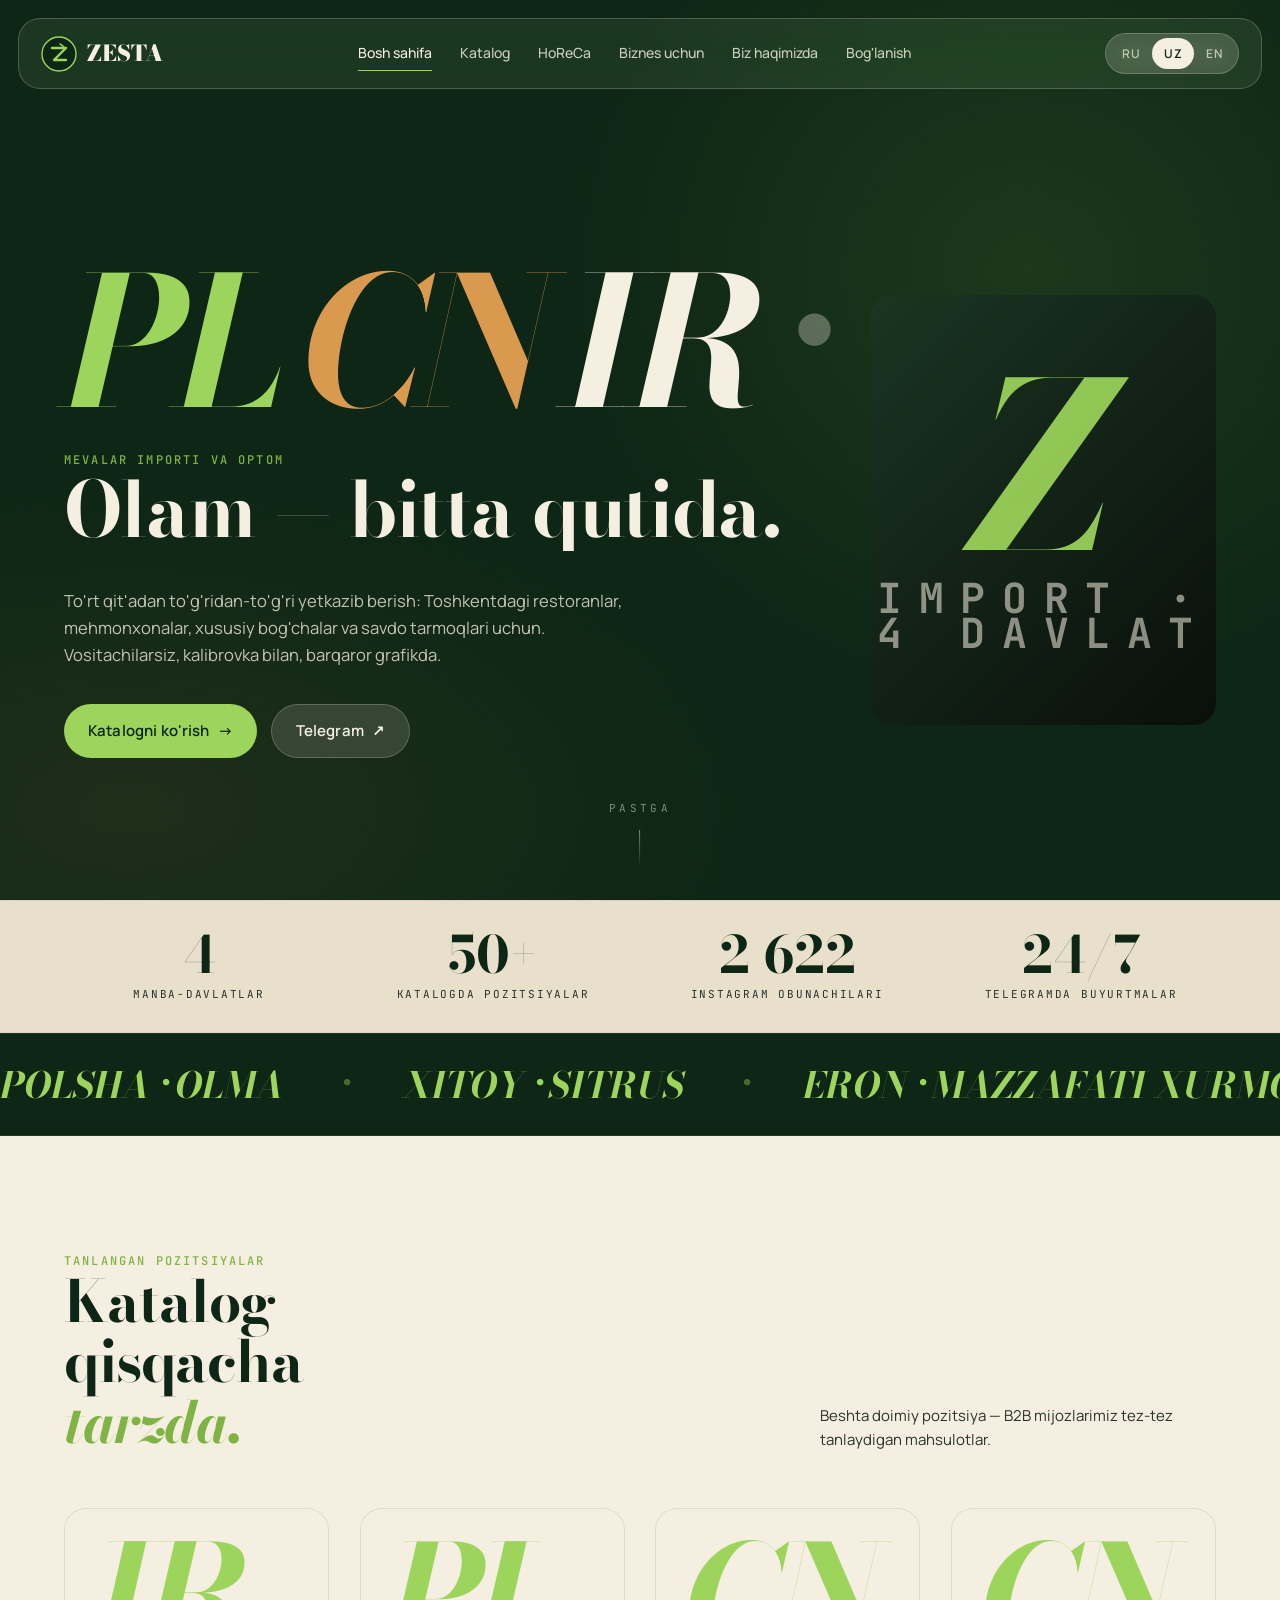
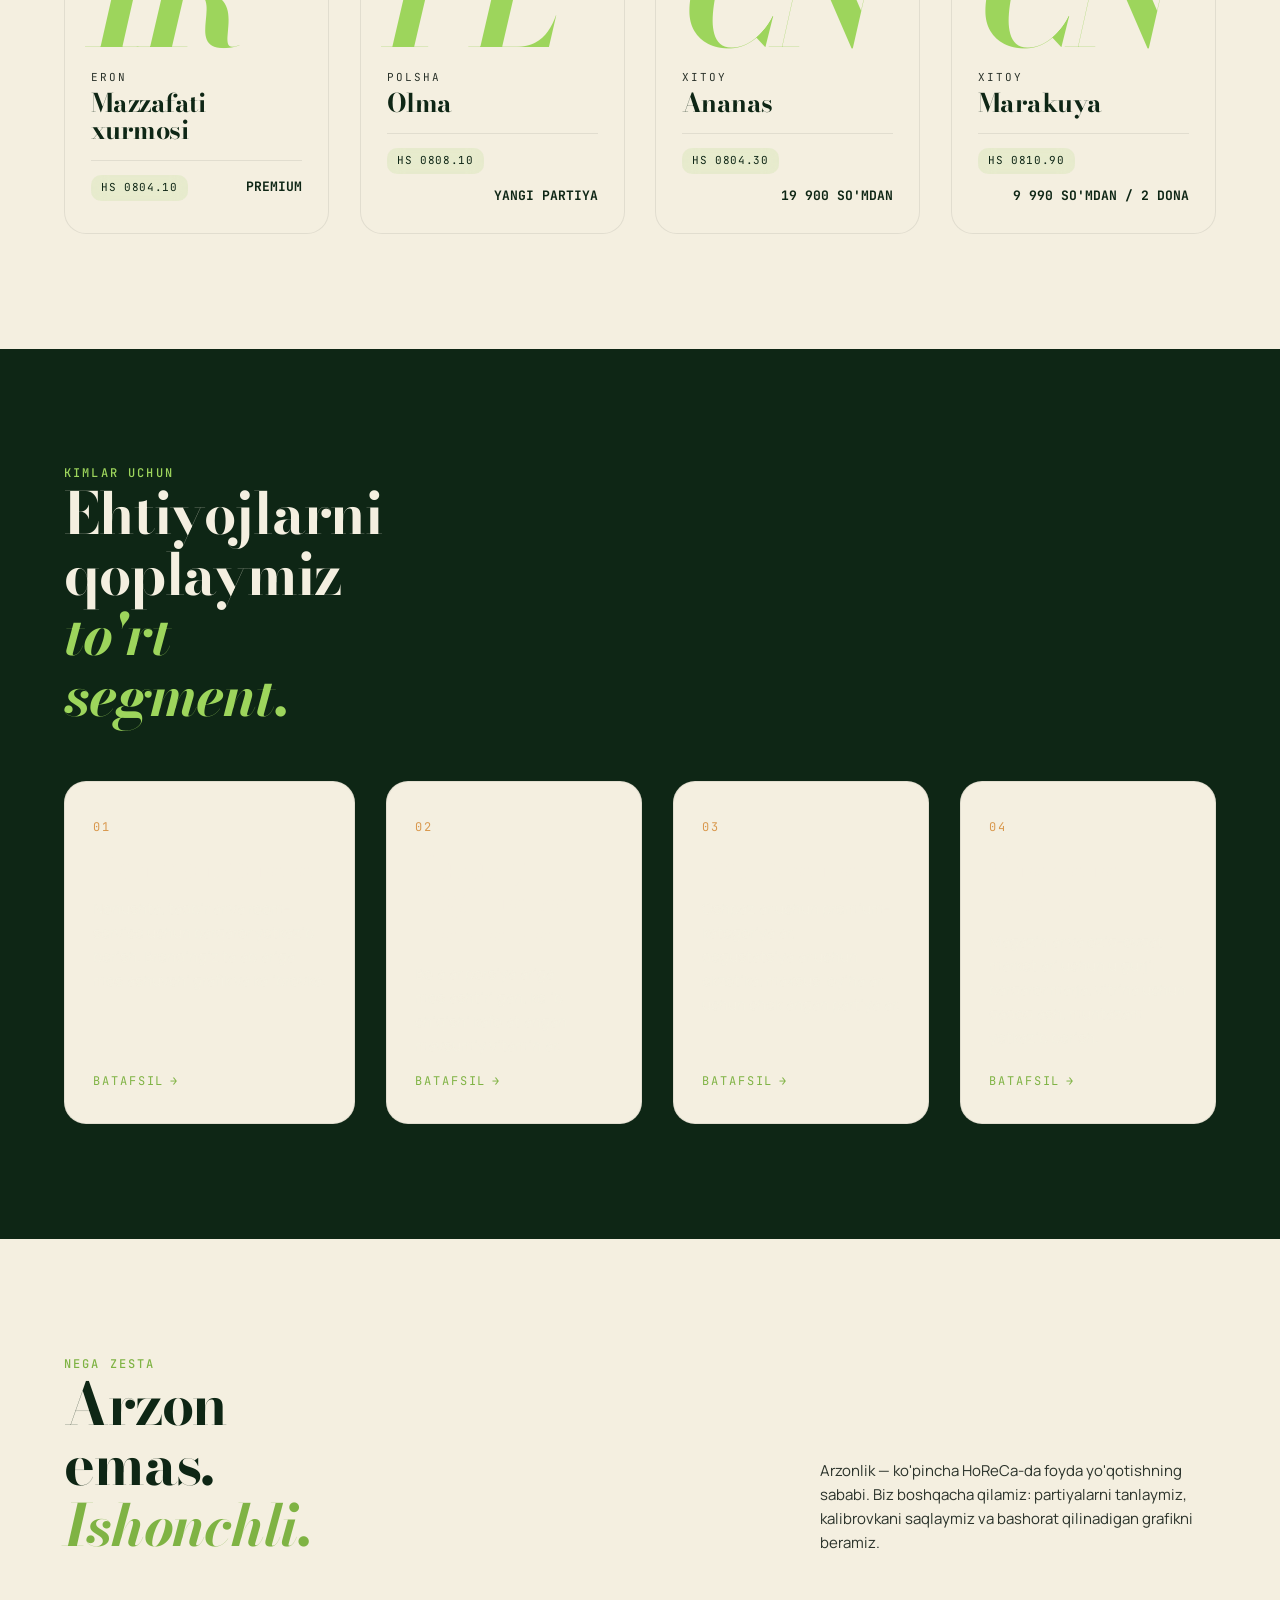
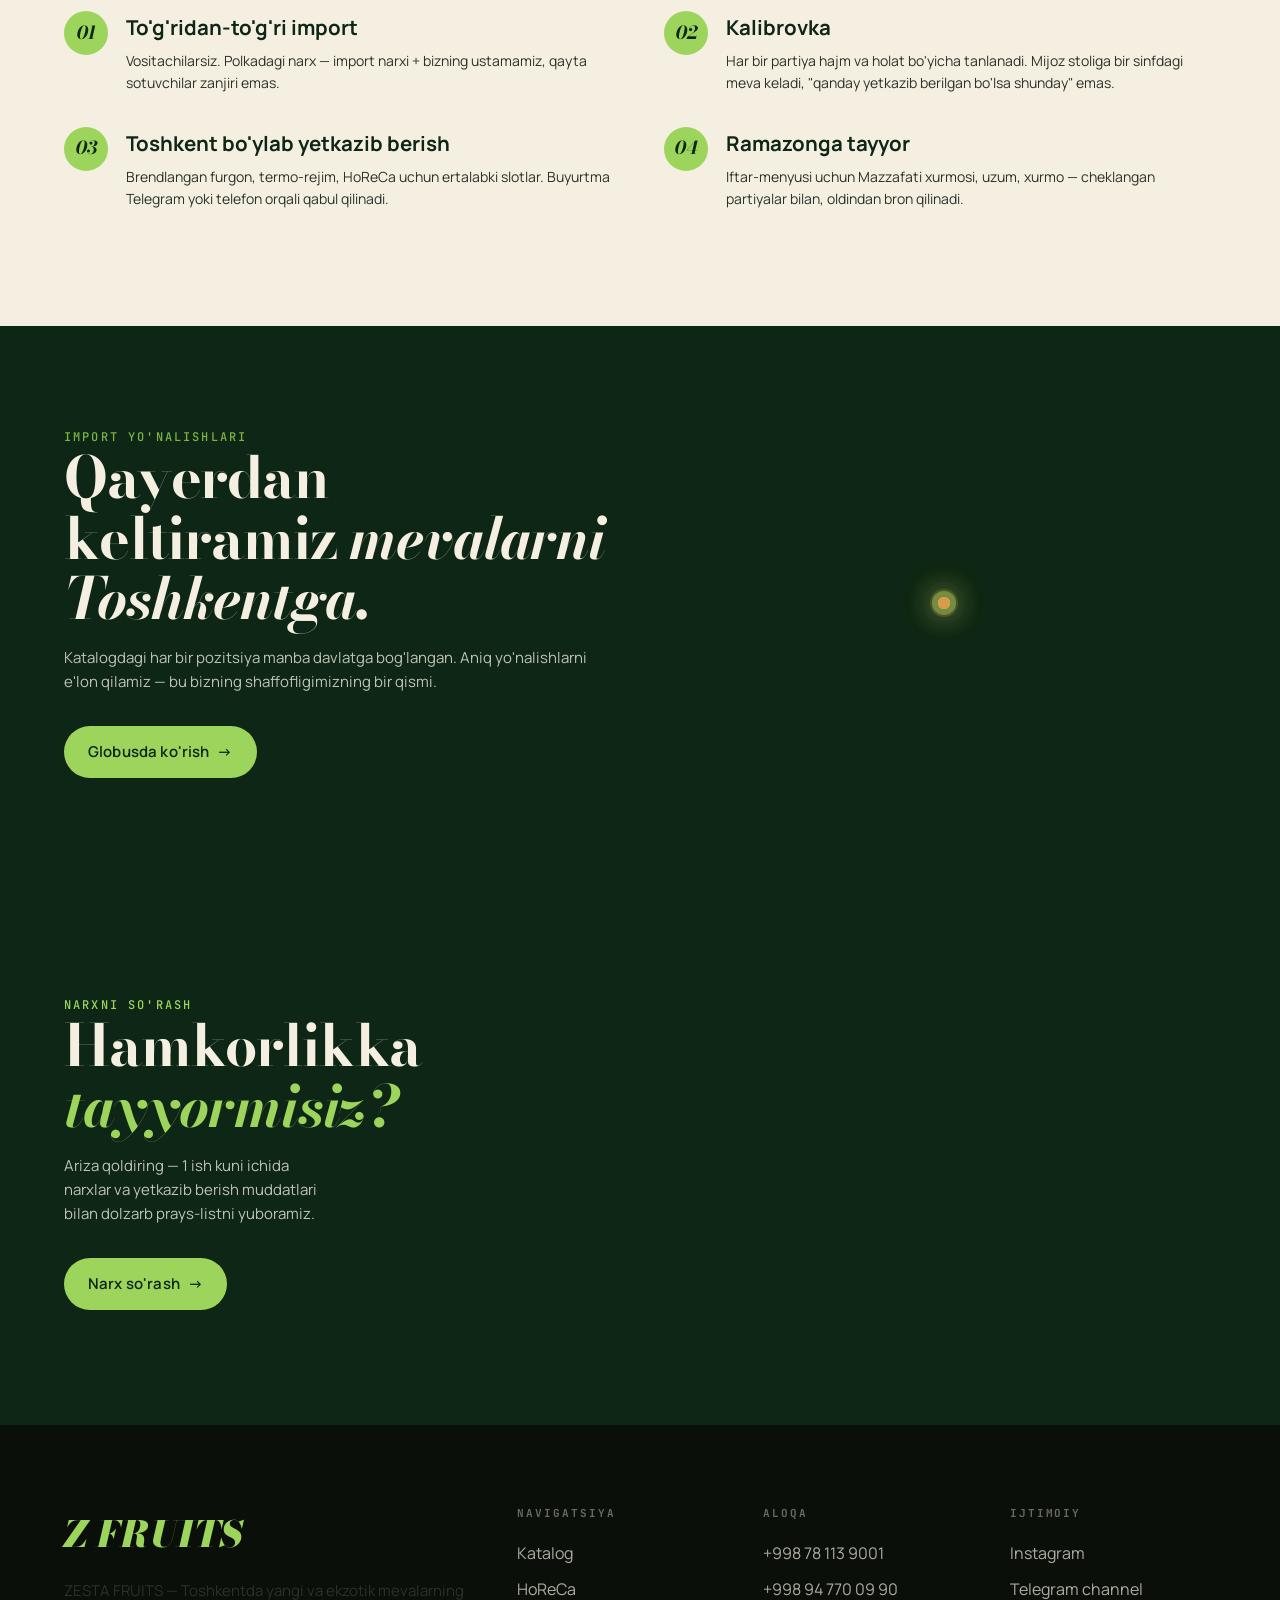
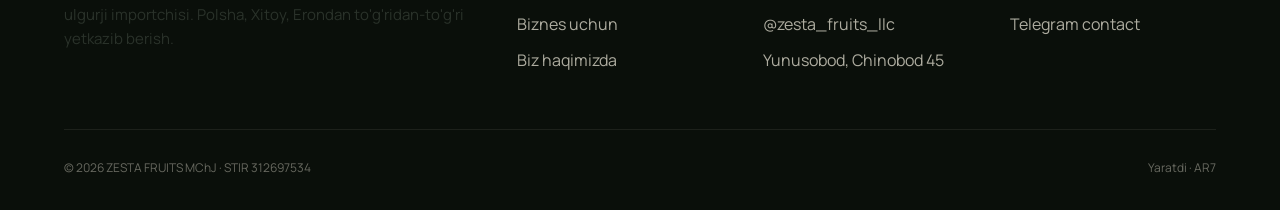
==== index.html @ 18085d56 "Add files via upload" ====
<!DOCTYPE html>
<html lang="uz">
<head>
<meta charset="UTF-8">
<meta name="viewport" content="width=device-width, initial-scale=1, viewport-fit=cover">
<title data-i18n-html="hero.title">ZESTA FRUITS — Wholesale fruit import, Tashkent</title>
<meta name="description" content="ZESTA FRUITS — premium wholesale fruit import for Tashkent HoReCa, hotels, kindergartens & retail. Direct supply from Poland, China, Iran. No intermediaries.">
<meta property="og:title" content="ZESTA FRUITS — World in a box">
<meta property="og:description" content="Wholesale fruit import for Tashkent HoReCa. Direct supply from Poland, China, Iran. Calibrated produce, predictable schedule.">
<meta property="og:type" content="website">
<meta property="og:image" content="assets/img/og.svg">
<meta name="twitter:card" content="summary_large_image">
<link rel="icon" type="image/svg+xml" href="assets/img/favicon.svg">
<link rel="apple-touch-icon" href="assets/img/apple-touch-icon.svg">
<link rel="stylesheet" href="assets/css/main.css">
<script type="application/ld+json">
{
  "@context": "https://schema.org",
  "@type": "WholesaleStore",
  "name": "ZESTA FRUITS LLC",
  "alternateName": "ZESTA FRUITS",
  "description": "Wholesale fruit importer for Tashkent HoReCa, hotels, kindergartens and retail.",
  "url": "https://zesta.uz",
  "logo": "https://zesta.uz/assets/img/logo.svg",
  "telephone": "+998781139001",
  "address": {
    "@type": "PostalAddress",
    "streetAddress": "Chinobod 45",
    "addressLocality": "Tashkent",
    "addressRegion": "Yunusobod",
    "addressCountry": "UZ"
  },
  "sameAs": [
    "https://instagram.com/zesta_fruits_llc",
    "https://t.me/zesta_fruits"
  ]
}
</script>
</head>
<body>

<!-- HEADER -->
<header class="header">
  <a href="index.html" class="header__brand">
    <span class="header__brand-mark">
      <svg viewBox="0 0 36 36" width="36" height="36" aria-hidden="true">
        <circle cx="18" cy="18" r="17" fill="#0E2615" stroke="#9DD55C" stroke-width="1.4"/>
        <path d="M11 12 H25 L13 24 H25" fill="none" stroke="#9DD55C" stroke-width="2.4" stroke-linecap="round" stroke-linejoin="round"/>
        <path d="M19 8c2 .8 3.6 2.4 4.4 4.4" fill="none" stroke="#9DD55C" stroke-width="1.6" stroke-linecap="round"/>
      </svg>
    </span>
    <span>ZESTA</span>
  </a>
  <nav class="header__nav">
    <a href="index.html"   data-page="index"    data-i18n="nav.home">Bosh sahifa</a>
    <a href="catalog.html" data-page="catalog"  data-i18n="nav.catalog">Katalog</a>
    <a href="horeca.html"  data-page="horeca"   data-i18n="nav.horeca">HoReCa</a>
    <a href="business.html"data-page="business" data-i18n="nav.business">Biznes uchun</a>
    <a href="about.html"   data-page="about"    data-i18n="nav.about">Biz haqimizda</a>
    <a href="contacts.html"data-page="contacts" data-i18n="nav.contacts">Bog'lanish</a>
  </nav>
  <div class="header__right">
    <div class="lang" role="tablist" aria-label="Language">
      <button data-lang="ru" type="button">RU</button>
      <button data-lang="uz" type="button">UZ</button>
      <button data-lang="en" type="button">EN</button>
    </div>
    <button class="menu-toggle" type="button" aria-label="Menu"><span></span></button>
  </div>
</header>

<!-- MOBILE NAV -->
<nav class="mobile-nav" aria-hidden="true">
  <a href="index.html"    data-i18n="nav.home">Bosh sahifa</a>
  <a href="catalog.html"  data-i18n="nav.catalog">Katalog</a>
  <a href="horeca.html"   data-i18n="nav.horeca">HoReCa</a>
  <a href="business.html" data-i18n="nav.business">Biznes uchun</a>
  <a href="about.html"    data-i18n="nav.about">Biz haqimizda</a>
  <a href="contacts.html" data-i18n="nav.contacts">Bog'lanish</a>
  <div class="mobile-nav__contact">
    +998 78 113 9001<br>
    Yunusobod, Chinobod 45<br>
    <a href="https://t.me/zesta_fruits_llc">t.me/zesta_fruits_llc</a>
  </div>
</nav>

<!-- HERO -->
<section class="hero">
  <div class="wrap hero__inner">
    <div>
      <div class="hero__codes" aria-hidden="true">
        <span>PL</span><span>CN</span><span>IR</span><span>·</span>
      </div>
      <p class="eyebrow" data-i18n="hero.eyebrow">MEVALAR IMPORTI VA OPTOM</p>
      <h1 data-split data-i18n="hero.title">Olam — bitta qutida.</h1>
      <p class="hero__lead" data-i18n="hero.lead">To'rt qit'adan to'g'ridan-to'g'ri yetkazib berish</p>
      <div class="hero__cta">
        <a href="catalog.html" class="btn btn--primary" data-magnetic="0.25"><span data-i18n="cta.catalog">Katalogni ko'rish</span> <span class="arrow">→</span></a>
        <a href="https://t.me/zesta_fruits_llc" target="_blank" rel="noopener" class="btn btn--ghost" data-magnetic="0.2"><span data-i18n="cta.telegram">Telegram</span> <span class="arrow">↗</span></a>
      </div>
    </div>
    <div class="hero__visual" aria-hidden="true">
      <div class="hero__visual-mark">
        Z<small data-i18n="hero.markBadge">IMPORT · 4 DAVLAT</small>
      </div>
    </div>
  </div>
  <div class="hero__scroll" data-i18n="hero.scroll">PASTGA</div>
</section>

<!-- TRUST STRIP -->
<section class="trust">
  <div class="wrap">
    <div class="trust__grid">
      <div class="trust__cell">
        <div class="trust__num" data-counter="4">4</div>
        <div class="trust__label" data-i18n="trust.s1.lab">MANBA-DAVLATLAR</div>
      </div>
      <div class="trust__cell">
        <div class="trust__num" data-counter="50" data-suffix="+">50+</div>
        <div class="trust__label" data-i18n="trust.s2.lab">KATALOGDA POZITSIYALAR</div>
      </div>
      <div class="trust__cell">
        <div class="trust__num" data-counter="2629">2 629</div>
        <div class="trust__label" data-i18n="trust.s3.lab">INSTAGRAM OBUNACHILARI</div>
      </div>
      <div class="trust__cell">
        <div class="trust__num">24/7</div>
        <div class="trust__label" data-i18n="trust.s4.lab">TELEGRAMDA BUYURTMALAR</div>
      </div>
    </div>
  </div>
</section>

<!-- MARQUEE -->
<div class="marquee" aria-hidden="true">
  <div class="marquee__track">
    <span data-i18n="marquee.1">POLSHA · OLMA</span>
    <span data-i18n="marquee.2">XITOY · SITRUS</span>
    <span data-i18n="marquee.3">ERON · MAZZAFATI XURMOSI</span>
    <span data-i18n="marquee.4">XITOY · ANANAS</span>
    <span data-i18n="marquee.5">XITOY · MARAKUYA</span>
    <span data-i18n="marquee.1">POLSHA · OLMA</span>
    <span data-i18n="marquee.2">XITOY · SITRUS</span>
    <span data-i18n="marquee.3">ERON · MAZZAFATI XURMOSI</span>
    <span data-i18n="marquee.4">XITOY · ANANAS</span>
    <span data-i18n="marquee.5">XITOY · MARAKUYA</span>
  </div>
</div>

<!-- FEATURED EXOTIC -->
<section class="section">
  <div class="wrap">
    <div class="section-head">
      <div class="section-head__title">
        <p class="eyebrow" data-blur data-i18n="feat.eyebrow">TANLANGAN POZITSIYALAR</p>
        <h2 data-blur><span data-i18n="feat.title">Katalog qisqacha</span> <em data-i18n="feat.titleEm">tarzda.</em></h2>
      </div>
      <p class="section-head__lead" data-blur data-i18n="feat.lead">Beshta doimiy pozitsiya</p>
    </div>

    <div class="grid grid-4">
      <article class="card" data-tilt="6">
        <div class="card__iso">IR</div>
        <div class="card__country" data-i18n="feat.c1.country">ERON</div>
        <h3 class="card__title" data-i18n="feat.c1.title">Mazzafati xurmosi</h3>
        <div class="card__meta">
          <span class="card__hs">HS 0804.10</span>
          <span class="card__price" data-i18n="feat.c1.price">PREMIUM</span>
        </div>
      </article>
      <article class="card" data-tilt="6">
        <div class="card__iso">PL</div>
        <div class="card__country" data-i18n="feat.c2.country">POLSHA</div>
        <h3 class="card__title" data-i18n="feat.c2.title">Olma</h3>
        <div class="card__meta">
          <span class="card__hs">HS 0808.10</span>
          <span class="card__price" data-i18n="feat.c2.price">YANGI PARTIYA</span>
        </div>
      </article>
      <article class="card" data-tilt="6">
        <div class="card__iso">CN</div>
        <div class="card__country" data-i18n="feat.c3.country">XITOY</div>
        <h3 class="card__title" data-i18n="feat.c3.title">Ananas</h3>
        <div class="card__meta">
          <span class="card__hs">HS 0804.30</span>
          <span class="card__price" data-i18n="feat.c3.price">19 900 SO'MDAN</span>
        </div>
      </article>
      <article class="card" data-tilt="6">
        <div class="card__iso">CN</div>
        <div class="card__country" data-i18n="feat.c4.country">XITOY</div>
        <h3 class="card__title" data-i18n="feat.c4.title">Marakuya</h3>
        <div class="card__meta">
          <span class="card__hs">HS 0810.90</span>
          <span class="card__price" data-i18n="feat.c4.price">9 990 SO'MDAN / 2 DONA</span>
        </div>
      </article>
    </div>
  </div>
</section>

<!-- VERTICALS -->
<section class="section section--dark">
  <div class="wrap">
    <div class="section-head">
      <div class="section-head__title">
        <p class="eyebrow" data-blur data-i18n="verts.eyebrow">KIMLAR UCHUN</p>
        <h2 data-blur><span data-i18n="verts.title">Ehtiyojlarni qoplaymiz</span> <em data-i18n="verts.titleEm">to'rt segment.</em></h2>
      </div>
    </div>

    <div class="grid grid-4">
      <article class="vert-card" data-tilt="5">
        <div class="vert-card__num">01</div>
        <h3 class="vert-card__title" data-i18n="verts.v1.title">Mehmonxonalar</h3>
        <p class="vert-card__lead" data-i18n="verts.v1.lead">Stabil yetkazib berish</p>
        <a href="business.html#hotels" class="vert-card__link"><span data-i18n="cta.more">Batafsil</span> →</a>
      </article>
      <article class="vert-card" data-tilt="5">
        <div class="vert-card__num">02</div>
        <h3 class="vert-card__title" data-i18n="verts.v2.title">Xususiy bog'cha va maktablar</h3>
        <p class="vert-card__lead" data-i18n="verts.v2.lead">Mavsumiy vitaminlar</p>
        <a href="business.html#schools" class="vert-card__link"><span data-i18n="cta.more">Batafsil</span> →</a>
      </article>
      <article class="vert-card" data-tilt="5">
        <div class="vert-card__num">03</div>
        <h3 class="vert-card__title" data-i18n="verts.v3.title">Restoranlar</h3>
        <p class="vert-card__lead" data-i18n="verts.v3.lead">Premium-kategoriyalar</p>
        <a href="business.html#restaurants" class="vert-card__link"><span data-i18n="cta.more">Batafsil</span> →</a>
      </article>
      <article class="vert-card" data-tilt="5">
        <div class="vert-card__num">04</div>
        <h3 class="vert-card__title" data-i18n="verts.v4.title">Chakana savdo</h3>
        <p class="vert-card__lead" data-i18n="verts.v4.lead">Ulgurji magazinlar uchun</p>
        <a href="business.html" class="vert-card__link"><span data-i18n="cta.more">Batafsil</span> →</a>
      </article>
    </div>
  </div>
</section>

<!-- WHY ZESTA -->
<section class="section">
  <div class="wrap">
    <div class="section-head">
      <div class="section-head__title">
        <p class="eyebrow" data-blur data-i18n="why.eyebrow">NEGA ZESTA</p>
        <h2 data-blur><span data-i18n="why.title">Arzon emas.</span> <em data-i18n="why.titleEm">Ishonchli.</em></h2>
      </div>
      <p class="section-head__lead" data-blur data-i18n="why.lead">Arzonlik — HoReCa-da foyda yo'qotishning sababi</p>
    </div>

    <div class="feat-list">
      <div class="feat">
        <div class="feat__num">01</div>
        <div>
          <h4 data-i18n="why.f1.title">To'g'ridan-to'g'ri import</h4>
          <p data-i18n="why.f1.lead">Vositachilarsiz</p>
        </div>
      </div>
      <div class="feat">
        <div class="feat__num">02</div>
        <div>
          <h4 data-i18n="why.f2.title">Kalibrovka</h4>
          <p data-i18n="why.f2.lead">Bir sinfdagi meva</p>
        </div>
      </div>
      <div class="feat">
        <div class="feat__num">03</div>
        <div>
          <h4 data-i18n="why.f3.title">Toshkent bo'ylab yetkazib berish</h4>
          <p data-i18n="why.f3.lead">Brendlangan furgon</p>
        </div>
      </div>
      <div class="feat">
        <div class="feat__num">04</div>
        <div>
          <h4 data-i18n="why.f4.title">Ramazonga tayyor</h4>
          <p data-i18n="why.f4.lead">Mazzafati xurmosi</p>
        </div>
      </div>
    </div>
  </div>
</section>

<!-- GLOBE PREVIEW -->
<section class="globe-prev">
  <div class="wrap globe-prev__inner">
    <div>
      <p class="eyebrow" data-blur data-i18n="globe.eyebrow">IMPORT YO'NALISHLARI</p>
      <h2 data-blur style="color:var(--c-paper)"><span data-i18n="globe.title">Qayerdan keltiramiz</span> <em data-i18n="globe.titleEm">mevalarni Toshkentga.</em></h2>
      <p data-blur style="color:rgba(244,239,224,.78); margin-top:18px" data-i18n="globe.lead">Katalogdagi har bir pozitsiya manba davlatga bog'langan</p>
      <p style="margin-top:32px"><a href="about.html#globe" class="btn btn--primary" data-magnetic="0.25"><span data-i18n="globe.cta">Globusda ko'rish</span> <span class="arrow">→</span></a></p>
    </div>
    <div class="globe-prev__art" aria-hidden="true">
      <div class="globe-prev__circle">
        <div class="globe-prev__pin globe-prev__pin--pl"></div>
        <div class="globe-prev__pin globe-prev__pin--cn"></div>
        <div class="globe-prev__pin globe-prev__pin--ir"></div>
        <div class="globe-prev__pin globe-prev__pin--uz"></div>
      </div>
    </div>
  </div>
</section>

<!-- BOTTOM CTA -->
<section class="section section--dark">
  <div class="wrap">
    <div class="section-head" style="margin-bottom:0">
      <div class="section-head__title">
        <p class="eyebrow" data-blur data-i18n="cta.eyebrow">NARXNI SO'RASH</p>
        <h2 data-blur><span data-i18n="cta.title">Hamkorlikka</span> <em data-i18n="cta.titleEm">tayyormisiz?</em></h2>
        <p style="margin-top:18px" data-i18n="cta.lead">Ariza qoldiring</p>
        <p style="margin-top:32px"><a href="contacts.html" class="btn btn--primary" data-magnetic="0.25"><span data-i18n="cta.price">Narx so'rash</span> <span class="arrow">→</span></a></p>
      </div>
    </div>
  </div>
</section>

<!-- FOOTER -->
<footer class="footer">
  <div class="wrap">
    <div class="footer__grid">
      <div class="footer__brand">
        <span class="footer__brand-mark">Z FRUITS</span>
        <p data-i18n="foot.about">ZESTA FRUITS — Toshkentda yangi va ekzotik mevalarning ulgurji importchisi</p>
      </div>
      <div class="footer__col">
        <h5 data-i18n="foot.col1">NAVIGATSIYA</h5>
        <ul>
          <li><a href="catalog.html" data-i18n="nav.catalog">Katalog</a></li>
          <li><a href="horeca.html" data-i18n="nav.horeca">HoReCa</a></li>
          <li><a href="business.html" data-i18n="nav.business">Biznes uchun</a></li>
          <li><a href="about.html" data-i18n="nav.about">Biz haqimizda</a></li>
        </ul>
      </div>
      <div class="footer__col">
        <h5 data-i18n="foot.col2">ALOQA</h5>
        <ul>
          <li><a href="tel:+998781139001">+998 78 113 9001</a></li>
          <li><a href="tel:+998947700990">+998 94 770 09 90</a></li>
          <li><a href="https://t.me/zesta_fruits_llc">@zesta_fruits_llc</a></li>
          <li>Yunusobod, Chinobod 45</li>
        </ul>
      </div>
      <div class="footer__col">
        <h5 data-i18n="foot.col3">IJTIMOIY</h5>
        <ul>
          <li><a href="https://instagram.com/zesta_fruits_llc">Instagram</a></li>
          <li><a href="https://t.me/zesta_fruits">Telegram channel</a></li>
          <li><a href="https://t.me/zesta_fruits_llc">Telegram contact</a></li>
        </ul>
      </div>
    </div>
    <div class="footer__bottom">
      <span data-i18n="foot.rights">© 2026 ZESTA FRUITS MChJ · STIR 312697534</span>
      <span><span data-i18n="foot.credit">Yaratdi</span> · AR7</span>
    </div>
  </div>
</footer>

<script src="assets/js/i18n.js"></script>
<script src="assets/js/main.js"></script>
<script src="assets/js/effects.js" defer></script>
</body>
</html>
---- assets/css/main.css ----
/* ZESTA FRUITS — World Importer Editorial
   Design system per AR7 v3 DESIGN STANDARDS
   ─────────────────────────────────────────── */

@import url('https://fonts.googleapis.com/css2?family=Bodoni+Moda:ital,opsz,wght@0,6..96,400;0,6..96,700;0,6..96,900;1,6..96,400;1,6..96,700&family=Manrope:wght@300;400;500;600;700;800&family=JetBrains+Mono:wght@400;500;700&display=swap');

:root {
  --c-forest: #0E2615;
  --c-forest-dim: #1A3522;
  --c-lime: #9DD55C;
  --c-lime-dim: #7FB344;
  --c-paper: #F4EFE0;
  --c-paper-dim: #E8E0CB;
  --c-ink: #0A0F0A;
  --c-ink-dim: #2A322A;
  --c-amber: #D9994F;
  --c-yellow: #F2D632;

  --r-pill: 999px;
  --r-lg: 22px;
  --r-md: 16px;
  --r-sm: 10px;

  --glass-bg: rgba(244, 239, 224, 0.08);
  --glass-bg-dense: rgba(244, 239, 224, 0.14);
  --glass-border: rgba(244, 239, 224, 0.22);
  --glass-blur: 22px;
  --glass-blur-dense: 34px;

  --f-display: 'Bodoni Moda', Georgia, serif;
  --f-body: 'Manrope', system-ui, -apple-system, sans-serif;
  --f-mono: 'JetBrains Mono', ui-monospace, monospace;

  --shadow-sm: 0 2px 8px rgba(10,15,10,0.06);
  --shadow-md: 0 8px 28px rgba(10,15,10,0.10);
  --shadow-lg: 0 24px 60px rgba(10,15,10,0.14);

  --ease-out: cubic-bezier(0.22, 1, 0.36, 1);
  --ease-soft: cubic-bezier(0.4, 0, 0.2, 1);

  --max-w: 1320px;
  --pad-x: clamp(20px, 5vw, 64px);
}

/* RESET */
*, *::before, *::after { box-sizing: border-box; margin: 0; padding: 0; }
html { scroll-behavior: smooth; -webkit-text-size-adjust: 100%; }
body {
  font-family: var(--f-body);
  font-size: 16px;
  line-height: 1.6;
  color: var(--c-ink);
  background: var(--c-paper);
  overflow-x: hidden;
  font-feature-settings: "kern" 1, "liga" 1;
  -webkit-font-smoothing: antialiased;
  -moz-osx-font-smoothing: grayscale;
}
a { color: inherit; text-decoration: none; }
button { background: none; border: 0; font: inherit; cursor: pointer; color: inherit; }
img, svg, video { display: block; max-width: 100%; height: auto; }
ul, ol { list-style: none; }

::selection { background: var(--c-lime); color: var(--c-forest); }

/* TYPOGRAPHY */
.display, h1, h2, h3 {
  font-family: var(--f-display);
  font-weight: 700;
  line-height: 1.05;
  letter-spacing: -0.02em;
  color: var(--c-forest);
}
h1 { font-size: clamp(42px, 7vw, 96px); }
h2 { font-size: clamp(32px, 4.5vw, 60px); }
h3 { font-size: clamp(22px, 2.4vw, 32px); }
h4 { font-family: var(--f-body); font-weight: 700; font-size: clamp(18px, 1.6vw, 22px); color: var(--c-forest); }
p  { font-size: clamp(15px, 1.05vw, 17px); color: var(--c-ink-dim); max-width: 65ch; }

.eyebrow {
  font-family: var(--f-mono);
  font-size: 12px;
  letter-spacing: 0.18em;
  text-transform: uppercase;
  color: var(--c-lime-dim);
  font-weight: 500;
}
.italic { font-style: italic; color: var(--c-lime-dim); }
.mono { font-family: var(--f-mono); }

/* LAYOUT */
.wrap { max-width: var(--max-w); margin: 0 auto; padding: 0 var(--pad-x); }
.section { padding: clamp(80px, 9vw, 140px) 0; }
.section--dark { background: var(--c-forest); color: var(--c-paper); }
.section--dark h1, .section--dark h2, .section--dark h3 { color: var(--c-paper); }
.section--dark p { color: rgba(244,239,224,0.78); }
.section--dark .eyebrow { color: var(--c-lime); }

.grid { display: grid; gap: clamp(20px, 2.4vw, 32px); }
.grid-2 { grid-template-columns: repeat(2, 1fr); }
.grid-3 { grid-template-columns: repeat(3, 1fr); }
.grid-4 { grid-template-columns: repeat(4, 1fr); }

/* HEADER — floating glass capsule */
.header {
  position: fixed; top: 18px; left: 50%; transform: translateX(-50%);
  width: calc(100% - 36px); max-width: var(--max-w);
  z-index: 100;
  background: var(--glass-bg);
  backdrop-filter: blur(var(--glass-blur)) saturate(140%);
  -webkit-backdrop-filter: blur(var(--glass-blur)) saturate(140%);
  border: 1px solid var(--glass-border);
  border-radius: var(--r-lg);
  padding: 14px 22px;
  display: flex; align-items: center; justify-content: space-between;
  transition: background 0.28s var(--ease-out), backdrop-filter 0.28s var(--ease-out), box-shadow 0.28s var(--ease-out);
}
.header.is-scrolled {
  background: var(--glass-bg-dense);
  backdrop-filter: blur(var(--glass-blur-dense)) saturate(160%);
  -webkit-backdrop-filter: blur(var(--glass-blur-dense)) saturate(160%);
  box-shadow: var(--shadow-md);
}
.header__brand { display: flex; align-items: center; gap: 10px; font-family: var(--f-display); font-weight: 900; font-size: 22px; color: var(--c-paper); }
.header__brand-mark { width: 36px; height: 36px; display: grid; place-items: center; }
.header__nav { display: flex; gap: 28px; }
.header__nav a {
  font-size: 14px; font-weight: 500; color: rgba(244,239,224,0.82);
  position: relative; padding: 6px 0; transition: color 0.2s var(--ease-out);
}
.header__nav a::after {
  content: ''; position: absolute; left: 0; right: 0; bottom: 0;
  height: 1px; background: var(--c-lime); transform: scaleX(0); transform-origin: left;
  transition: transform 0.32s var(--ease-out);
}
.header__nav a:hover, .header__nav a.is-active { color: var(--c-paper); }
.header__nav a:hover::after, .header__nav a.is-active::after { transform: scaleX(1); }

.header__right { display: flex; align-items: center; gap: 12px; }

/* LANG SWITCHER */
.lang {
  display: inline-flex; padding: 4px;
  background: var(--glass-bg-dense);
  border: 1px solid var(--glass-border);
  border-radius: var(--r-pill);
  backdrop-filter: blur(12px);
  -webkit-backdrop-filter: blur(12px);
}
.lang button {
  padding: 6px 12px; font-size: 12px; font-weight: 600;
  letter-spacing: 0.04em; color: rgba(244,239,224,0.72);
  border-radius: var(--r-pill); transition: all 0.24s var(--ease-out);
}
.lang button.is-active { background: var(--c-paper); color: var(--c-forest); }
.lang button:hover:not(.is-active) { color: var(--c-paper); }

/* MOBILE MENU TOGGLE */
.menu-toggle {
  display: none; width: 42px; height: 42px;
  background: var(--glass-bg-dense);
  border: 1px solid var(--glass-border);
  border-radius: 50%;
  backdrop-filter: blur(12px);
  -webkit-backdrop-filter: blur(12px);
  align-items: center; justify-content: center;
  color: var(--c-paper);
}
.menu-toggle span { display: block; width: 18px; height: 1.5px; background: currentColor; position: relative; }
.menu-toggle span::before, .menu-toggle span::after {
  content: ''; position: absolute; left: 0; width: 100%; height: 100%; background: currentColor;
  transition: transform 0.24s var(--ease-out);
}
.menu-toggle span::before { top: -6px; }
.menu-toggle span::after  { top: 6px; }
.menu-toggle.is-open span { background: transparent; }
.menu-toggle.is-open span::before { transform: translateY(6px) rotate(45deg); }
.menu-toggle.is-open span::after  { transform: translateY(-6px) rotate(-45deg); }

.mobile-nav {
  position: fixed; top: 0; right: 0; bottom: 0; width: min(86%, 360px);
  background: var(--c-forest); color: var(--c-paper);
  padding: 90px 28px 32px;
  transform: translateX(100%); transition: transform 0.36s var(--ease-out);
  z-index: 95;
  display: flex; flex-direction: column; gap: 4px;
  border-left: 1px solid rgba(244,239,224,0.10);
}
.mobile-nav.is-open { transform: translateX(0); }
.mobile-nav a {
  font-size: 22px; font-weight: 600; padding: 14px 0;
  border-bottom: 1px solid rgba(244,239,224,0.08);
}
.mobile-nav a.is-active { color: var(--c-lime); }
.mobile-nav__contact { margin-top: auto; padding-top: 24px; border-top: 1px solid rgba(244,239,224,0.10); font-size: 13px; color: rgba(244,239,224,0.62); }

/* BUTTONS */
.btn {
  display: inline-flex; align-items: center; gap: 8px;
  padding: 14px 24px;
  border-radius: var(--r-pill);
  font-weight: 600; font-size: 15px;
  letter-spacing: 0.01em;
  transition: transform 0.28s var(--ease-out), background 0.24s var(--ease-out), color 0.24s var(--ease-out), box-shadow 0.24s var(--ease-out);
  white-space: nowrap;
}
.btn--primary { background: var(--c-lime); color: var(--c-forest); }
.btn--primary:hover { background: var(--c-paper); transform: translateY(-2px); box-shadow: var(--shadow-md); }
.btn--ghost {
  background: var(--glass-bg-dense);
  border: 1px solid var(--glass-border);
  color: var(--c-paper);
  backdrop-filter: blur(14px);
  -webkit-backdrop-filter: blur(14px);
}
.btn--ghost:hover { background: var(--c-paper); color: var(--c-forest); border-color: transparent; transform: translateY(-2px); }
.btn--dark { background: var(--c-forest); color: var(--c-paper); }
.btn--dark:hover { background: var(--c-ink); transform: translateY(-2px); }
.btn .arrow { transition: transform 0.28s var(--ease-out); }
.btn:hover .arrow { transform: translate(2px, -2px); }

/* HERO */
.hero {
  min-height: 100vh;
  padding-top: 120px;
  display: flex; align-items: center;
  background: var(--c-forest);
  color: var(--c-paper);
  position: relative;
  overflow: hidden;
}
.hero::before {
  content: ''; position: absolute; inset: 0;
  background:
    radial-gradient(ellipse 60% 80% at 80% 30%, rgba(157,213,92,0.10) 0%, transparent 60%),
    radial-gradient(ellipse 80% 60% at 10% 90%, rgba(217,153,79,0.08) 0%, transparent 60%);
  pointer-events: none;
}
.hero__inner { position: relative; z-index: 2; display: grid; grid-template-columns: 1.2fr 1fr; gap: clamp(40px, 5vw, 80px); align-items: center; width: 100%; }
.hero__codes {
  display: flex; gap: clamp(12px, 1.6vw, 24px); margin-bottom: 28px;
  font-family: var(--f-display); font-style: italic;
  font-size: clamp(80px, 14vw, 200px); line-height: 0.9; font-weight: 700;
  color: var(--c-lime); letter-spacing: -0.04em;
}
.hero__codes span:nth-child(2) { color: var(--c-amber); }
.hero__codes span:nth-child(3) { color: var(--c-paper); }
.hero__codes span:nth-child(4) { color: rgba(244,239,224,0.32); }
.hero h1 { color: var(--c-paper); font-size: clamp(42px, 6vw, 84px); margin-bottom: 24px; }
.hero h1 em { color: var(--c-lime); font-style: italic; }
.hero__lead { font-size: clamp(16px, 1.3vw, 19px); color: rgba(244,239,224,0.78); max-width: 56ch; margin-bottom: 36px; }
.hero__cta { display: flex; gap: 14px; flex-wrap: wrap; }
.hero__visual {
  position: relative; aspect-ratio: 4/5; border-radius: var(--r-lg); overflow: hidden;
  background: linear-gradient(135deg, var(--c-forest-dim) 0%, var(--c-ink) 100%);
  display: grid; place-items: center;
}
.hero__visual-mark {
  font-family: var(--f-display); font-style: italic; font-weight: 700;
  font-size: clamp(120px, 18vw, 280px);
  color: var(--c-lime); opacity: 0.92;
  line-height: 0.85; text-align: center;
}
.hero__visual-mark small {
  display: block; font-size: 0.18em; font-style: normal; font-family: var(--f-mono);
  color: rgba(244,239,224,0.6); letter-spacing: 0.4em; margin-top: 0.4em;
}

.hero__scroll {
  position: absolute; bottom: 32px; left: 50%; transform: translateX(-50%);
  font-family: var(--f-mono); font-size: 11px; color: rgba(244,239,224,0.5);
  letter-spacing: 0.3em; text-transform: uppercase;
  display: flex; flex-direction: column; align-items: center; gap: 12px;
}
.hero__scroll::after {
  content: ''; width: 1px; height: 38px; background: linear-gradient(to bottom, rgba(244,239,224,0.5), transparent);
  animation: scrollPulse 2.4s var(--ease-out) infinite;
}
@keyframes scrollPulse { 0%, 100% { opacity: 0.4; transform: scaleY(1); } 50% { opacity: 1; transform: scaleY(1.5); } }

/* TRUST STRIP */
.trust {
  background: var(--c-paper-dim);
  padding: 28px 0;
  border-top: 1px solid rgba(10,15,10,0.06);
  border-bottom: 1px solid rgba(10,15,10,0.06);
}
.trust__grid { display: grid; grid-template-columns: repeat(4, 1fr); gap: 24px; }
.trust__cell { text-align: center; }
.trust__num { font-family: var(--f-display); font-size: clamp(36px, 4vw, 56px); font-weight: 700; color: var(--c-forest); line-height: 1; margin-bottom: 6px; }
.trust__label { font-family: var(--f-mono); font-size: 11px; letter-spacing: 0.16em; text-transform: uppercase; color: var(--c-ink-dim); }

/* MARQUEE — countries banner */
.marquee {
  background: var(--c-forest); color: var(--c-lime); padding: 22px 0;
  overflow: hidden; border-top: 1px solid rgba(244,239,224,0.08); border-bottom: 1px solid rgba(244,239,224,0.08);
  white-space: nowrap;
}
.marquee__track { display: inline-flex; gap: 56px; animation: scroll 32s linear infinite; font-family: var(--f-display); font-style: italic; font-size: clamp(22px, 3vw, 36px); font-weight: 700; }
.marquee__track > * { display: inline-flex; align-items: center; gap: 18px; }
.marquee__track > * + *::before { content: '·'; color: rgba(157,213,92,0.4); margin-right: 38px; }
@keyframes scroll { from { transform: translateX(0); } to { transform: translateX(-50%); } }

/* SECTION HEADER */
.section-head { display: flex; justify-content: space-between; align-items: end; flex-wrap: wrap; gap: 20px; margin-bottom: 56px; }
.section-head__title { max-width: 26ch; }
.section-head__title h2 em { font-style: italic; color: var(--c-lime-dim); }
.section--dark .section-head__title h2 em { color: var(--c-lime); }
.section-head__lead { max-width: 44ch; }

/* CARD GRID — featured / catalog */
.card {
  position: relative;
  background: var(--c-paper);
  border: 1px solid rgba(10,15,10,0.08);
  border-radius: var(--r-lg);
  padding: 28px 26px 26px;
  overflow: hidden;
  transition: transform 0.4s var(--ease-out), box-shadow 0.4s var(--ease-out);
}
.section--dark .card { background: var(--c-forest-dim); border-color: rgba(244,239,224,0.1); color: var(--c-paper); }
.card__iso {
  font-family: var(--f-display); font-style: italic; font-weight: 700;
  font-size: clamp(96px, 11vw, 156px); line-height: 0.85;
  color: var(--c-lime); margin-bottom: 12px; letter-spacing: -0.04em;
}
.card__country { font-family: var(--f-mono); font-size: 11px; letter-spacing: 0.18em; text-transform: uppercase; color: var(--c-ink-dim); margin-bottom: 4px; }
.section--dark .card__country { color: rgba(244,239,224,0.6); }
.card__title { font-family: var(--f-display); font-size: clamp(20px, 2vw, 26px); font-weight: 700; color: var(--c-forest); margin-bottom: 10px; }
.section--dark .card__title { color: var(--c-paper); }
.card__meta { display: flex; gap: 12px; align-items: center; flex-wrap: wrap; padding-top: 14px; border-top: 1px solid rgba(10,15,10,0.08); margin-top: 16px; }
.section--dark .card__meta { border-color: rgba(244,239,224,0.1); }
.card__hs {
  font-family: var(--f-mono); font-size: 11px; letter-spacing: 0.06em;
  background: rgba(157,213,92,0.14); color: var(--c-forest);
  padding: 4px 10px; border-radius: var(--r-sm);
  backdrop-filter: blur(8px); -webkit-backdrop-filter: blur(8px);
}
.section--dark .card__hs { background: rgba(157,213,92,0.16); color: var(--c-lime); }
.card__price { font-family: var(--f-mono); font-size: 13px; font-weight: 700; color: var(--c-forest); margin-left: auto; }
.section--dark .card__price { color: var(--c-paper); }

/* TILT GLARE */
.tilt-host { transform-style: preserve-3d; will-change: transform; }
.tilt-glare {
  position: absolute; inset: 0; pointer-events: none;
  background: radial-gradient(circle at var(--gx, 50%) var(--gy, 50%), rgba(244,239,224,0.32), transparent 50%);
  opacity: 0; transition: opacity 0.32s var(--ease-out);
  mix-blend-mode: screen; border-radius: inherit;
}
.tilt-host:hover .tilt-glare { opacity: 1; }

/* VERTICALS — for-business cards */
.vert-card {
  position: relative; padding: 36px 28px 32px;
  background: var(--c-paper); border-radius: var(--r-lg);
  border: 1px solid rgba(10,15,10,0.08);
  transition: transform 0.4s var(--ease-out), border-color 0.4s var(--ease-out);
  display: flex; flex-direction: column; gap: 14px; min-height: 280px;
}
.vert-card__num { font-family: var(--f-mono); font-size: 12px; color: var(--c-amber); letter-spacing: 0.2em; }
.vert-card__title { font-family: var(--f-display); font-size: clamp(24px, 2.4vw, 32px); font-weight: 700; color: var(--c-forest); }
.vert-card__lead { color: var(--c-ink-dim); flex: 1; }
.vert-card__link { font-family: var(--f-mono); font-size: 12px; letter-spacing: 0.16em; text-transform: uppercase; color: var(--c-lime-dim); display: inline-flex; gap: 6px; align-items: center; }
.vert-card:hover { transform: translateY(-4px); border-color: var(--c-lime); }

/* ICON-LIST (why-zesta etc) */
.feat-list { display: grid; grid-template-columns: repeat(2, 1fr); gap: 32px 48px; }
.feat { display: flex; gap: 18px; align-items: flex-start; }
.feat__num {
  flex-shrink: 0; width: 44px; height: 44px;
  background: var(--c-lime); color: var(--c-forest);
  border-radius: 50%; display: grid; place-items: center;
  font-family: var(--f-display); font-style: italic; font-weight: 700; font-size: 18px;
}
.section--dark .feat__num { background: var(--c-lime); color: var(--c-forest); }
.feat h4 { margin-bottom: 6px; }
.feat p { font-size: 14px; color: var(--c-ink-dim); }
.section--dark .feat p { color: rgba(244,239,224,0.7); }

/* GLOBE PREVIEW (index) */
.globe-prev {
  background: var(--c-forest); color: var(--c-paper);
  padding: clamp(64px, 8vw, 120px) 0;
  position: relative; overflow: hidden;
}
.globe-prev__inner { display: grid; grid-template-columns: 1fr 1fr; gap: 64px; align-items: center; }
.globe-prev__art {
  aspect-ratio: 1; max-width: 480px; margin-inline: auto;
  position: relative; display: grid; place-items: center;
}
.globe-prev__circle {
  width: 100%; height: 100%; border-radius: 50%;
  background: radial-gradient(circle at 35% 30%, rgba(157,213,92,0.18) 0%, var(--c-forest-dim) 50%, var(--c-ink) 100%);
  position: relative; box-shadow: inset 0 0 80px rgba(0,0,0,0.5), 0 30px 80px rgba(157,213,92,0.08);
}
.globe-prev__circle::after {
  content: ''; position: absolute; inset: 8%;
  border-radius: 50%; border: 1px dashed rgba(157,213,92,0.18);
  animation: rotate 60s linear infinite;
}
.globe-prev__pin {
  position: absolute; top: 50%; left: 50%;
  width: 12px; height: 12px; background: var(--c-lime);
  border-radius: 50%; box-shadow: 0 0 0 6px rgba(157,213,92,0.18), 0 0 30px var(--c-lime);
  transform: translate(-50%, -50%);
}
.globe-prev__pin--pl { top: 22%; left: 56%; }
.globe-prev__pin--cn { top: 46%; left: 78%; }
.globe-prev__pin--ir { top: 56%; left: 60%; }
.globe-prev__pin--uz { top: 50%; left: 65%; background: var(--c-amber); box-shadow: 0 0 0 8px rgba(217,153,79,0.18), 0 0 36px var(--c-amber); }
@keyframes rotate { to { transform: rotate(360deg); } }

/* FORM */
.form { display: grid; gap: 16px; }
.form__row { display: grid; gap: 8px; }
.form__row label { font-family: var(--f-mono); font-size: 11px; letter-spacing: 0.18em; text-transform: uppercase; color: rgba(244,239,224,0.62); }
.form__row input, .form__row textarea, .form__row select {
  font-family: var(--f-body); font-size: 15px;
  padding: 14px 16px;
  background: var(--glass-bg);
  border: 1px solid var(--glass-border);
  border-radius: var(--r-md);
  color: var(--c-paper);
  backdrop-filter: blur(12px); -webkit-backdrop-filter: blur(12px);
  transition: border-color 0.24s var(--ease-out), background 0.24s var(--ease-out);
  width: 100%;
}
.form__row input:focus, .form__row textarea:focus, .form__row select:focus {
  outline: 0; border-color: var(--c-lime); background: var(--glass-bg-dense);
}
.form__row textarea { min-height: 110px; resize: vertical; }
.form__row select { appearance: none; background-image: url("data:image/svg+xml,%3Csvg xmlns='http://www.w3.org/2000/svg' width='12' height='8' viewBox='0 0 12 8'%3E%3Cpath fill='%23F4EFE0' d='M6 8L0 0h12L6 8z'/%3E%3C/svg%3E"); background-repeat: no-repeat; background-position: right 16px center; padding-right: 40px; }
.form__row input::placeholder, .form__row textarea::placeholder { color: rgba(244,239,224,0.34); }

/* ACCORDION (FAQ) */
.acc { border-top: 1px solid rgba(10,15,10,0.1); }
.section--dark .acc { border-color: rgba(244,239,224,0.1); }
.acc-item { border-bottom: 1px solid rgba(10,15,10,0.1); }
.section--dark .acc-item { border-color: rgba(244,239,224,0.1); }
.acc-item summary { padding: 24px 0; cursor: pointer; display: flex; justify-content: space-between; align-items: center; gap: 24px; font-family: var(--f-display); font-weight: 700; font-size: clamp(18px, 1.6vw, 22px); color: var(--c-forest); list-style: none; }
.section--dark .acc-item summary { color: var(--c-paper); }
.acc-item summary::-webkit-details-marker { display: none; }
.acc-item summary::after { content: '+'; font-size: 24px; color: var(--c-lime-dim); transition: transform 0.32s var(--ease-out); }
.acc-item[open] summary::after { transform: rotate(45deg); }
.acc-item__body { padding: 0 0 24px; color: var(--c-ink-dim); max-width: 70ch; }
.section--dark .acc-item__body { color: rgba(244,239,224,0.7); }

/* SPLIT (catalog filters) */
.split { display: grid; gap: 24px; align-items: center; }
.filters { display: flex; flex-wrap: wrap; gap: 8px; }
.chip {
  padding: 8px 16px; border-radius: var(--r-pill);
  background: var(--glass-bg-dense);
  border: 1px solid rgba(10,15,10,0.1);
  font-family: var(--f-mono); font-size: 12px; letter-spacing: 0.06em;
  color: var(--c-ink-dim);
  backdrop-filter: blur(10px); -webkit-backdrop-filter: blur(10px);
  transition: all 0.24s var(--ease-out);
}
.section--dark .chip { background: rgba(244,239,224,0.06); border-color: rgba(244,239,224,0.14); color: rgba(244,239,224,0.7); }
.chip.is-active, .chip:hover { background: var(--c-forest); color: var(--c-paper); border-color: transparent; }
.section--dark .chip.is-active, .section--dark .chip:hover { background: var(--c-lime); color: var(--c-forest); }

/* CONTACTS — split */
.contact-split { display: grid; grid-template-columns: 1fr 1fr; gap: clamp(40px, 6vw, 80px); }
.contact-info { display: grid; gap: 28px; align-content: start; }
.contact-info__row { padding-top: 20px; border-top: 1px solid rgba(244,239,224,0.1); }
.contact-info__label { font-family: var(--f-mono); font-size: 11px; letter-spacing: 0.18em; text-transform: uppercase; color: rgba(244,239,224,0.5); margin-bottom: 8px; }
.contact-info__value { font-family: var(--f-display); font-size: clamp(22px, 2vw, 28px); font-weight: 700; color: var(--c-paper); }
.contact-info__value a:hover { color: var(--c-lime); }

.form-card {
  background: var(--glass-bg-dense);
  border: 1px solid var(--glass-border);
  border-radius: var(--r-lg);
  padding: 36px 32px;
  backdrop-filter: blur(18px) saturate(140%);
  -webkit-backdrop-filter: blur(18px) saturate(140%);
}

/* GLOBE CONTAINER (about) */
.globe-stage {
  width: 100%; aspect-ratio: 1.2/1;
  max-height: 720px;
  background: radial-gradient(circle at center, var(--c-forest-dim) 0%, var(--c-ink) 80%);
  border-radius: var(--r-lg);
  position: relative; overflow: hidden;
}
.globe-stage__canvas { position: absolute; inset: 0; }
.globe-stage__legend { position: absolute; bottom: 20px; left: 20px; display: flex; flex-direction: column; gap: 8px; font-family: var(--f-mono); font-size: 11px; color: rgba(244,239,224,0.7); letter-spacing: 0.1em; }
.globe-stage__legend span::before { content: ''; display: inline-block; width: 8px; height: 8px; border-radius: 50%; background: var(--c-lime); margin-right: 8px; vertical-align: 2px; }
.globe-stage__legend span:last-child::before { background: var(--c-amber); }

/* FOOTER */
.footer { background: var(--c-ink); color: rgba(244,239,224,0.7); padding: 80px 0 32px; }
.footer__grid { display: grid; grid-template-columns: 2fr 1fr 1fr 1fr; gap: 40px; padding-bottom: 56px; border-bottom: 1px solid rgba(244,239,224,0.08); }
.footer__brand { display: flex; flex-direction: column; gap: 16px; }
.footer__brand-mark { font-family: var(--f-display); font-style: italic; font-weight: 900; font-size: 36px; color: var(--c-lime); }
.footer__col h5 { font-family: var(--f-mono); font-size: 11px; letter-spacing: 0.18em; text-transform: uppercase; color: rgba(244,239,224,0.4); margin-bottom: 18px; }
.footer__col ul { display: flex; flex-direction: column; gap: 10px; }
.footer__col a:hover { color: var(--c-lime); }
.footer__bottom { display: flex; justify-content: space-between; align-items: center; padding-top: 28px; flex-wrap: wrap; gap: 18px; font-size: 12px; color: rgba(244,239,224,0.4); }
.footer__bottom a:hover { color: var(--c-lime); }

/* EFFECTS — split text / blur text utility classes */
[data-split] .word { display: inline-block; overflow: hidden; }
[data-split] .word > span { display: inline-block; transform: translateY(110%); transition: transform 0.9s var(--ease-out); }
[data-split].is-revealed .word > span { transform: translateY(0); }
[data-split] .word:nth-child(2) > span { transition-delay: 0.06s; }
[data-split] .word:nth-child(3) > span { transition-delay: 0.12s; }
[data-split] .word:nth-child(4) > span { transition-delay: 0.18s; }
[data-split] .word:nth-child(5) > span { transition-delay: 0.24s; }
[data-split] .word:nth-child(6) > span { transition-delay: 0.30s; }
[data-split] .word:nth-child(7) > span { transition-delay: 0.36s; }

[data-blur] { filter: blur(14px); opacity: 0; transform: translateY(20px); transition: filter 0.9s var(--ease-out), opacity 0.9s var(--ease-out), transform 0.9s var(--ease-out); }
[data-blur].is-revealed { filter: blur(0); opacity: 1; transform: translateY(0); }

/* RESPONSIVE — DESIGN STANDARDS mobile audit */
@media (max-width: 1024px) {
  .grid-4 { grid-template-columns: repeat(2, 1fr); }
  .grid-3 { grid-template-columns: repeat(2, 1fr); }
  .hero__inner { grid-template-columns: 1fr; }
  .hero__visual { max-width: 480px; margin: 0 auto; aspect-ratio: 16/10; }
  .globe-prev__inner, .contact-split { grid-template-columns: 1fr; }
  .footer__grid { grid-template-columns: 1fr 1fr; gap: 32px; }
}

@media (max-width: 768px) {
  .header { top: 12px; width: calc(100% - 24px); padding: 10px 14px 10px 18px; }
  .header__nav { display: none; }
  .menu-toggle { display: flex; }
  .lang { padding: 3px; }
  .lang button { padding: 5px 10px; font-size: 11px; }

  .hero { padding-top: 100px; min-height: auto; padding-bottom: 60px; }
  .hero__codes { font-size: clamp(64px, 18vw, 120px); margin-bottom: 18px; }
  .hero h1 { font-size: clamp(38px, 8vw, 54px); }
  .hero__lead { font-size: 15px; }
  .hero__cta { gap: 10px; }
  .hero__scroll { display: none; }

  .section { padding: 60px 0; }
  .section-head { margin-bottom: 36px; }

  .grid-4, .grid-3, .grid-2, .feat-list { grid-template-columns: 1fr; }

  .trust__grid { grid-template-columns: repeat(2, 1fr); gap: 18px; }

  .marquee__track { font-size: 22px; gap: 32px; }
  .marquee__track > * + *::before { margin-right: 22px; }

  .card { padding: 24px 20px; }
  .card__iso { font-size: 96px; }

  .footer__grid { grid-template-columns: 1fr; gap: 28px; }

  .globe-stage { aspect-ratio: 1; max-height: 480px; }

  .btn { padding: 12px 18px; font-size: 14px; }
}

@media (max-width: 380px) {
  .hero__codes { font-size: 56px; gap: 8px; }
  .hero h1 { font-size: 36px; }
  .card__iso { font-size: 72px; }
  .mobile-nav a { font-size: 18px; padding: 12px 0; }
}

/* MOTION REDUCE */
@media (prefers-reduced-motion: reduce) {
  *, *::before, *::after { animation-duration: 0.01ms !important; transition-duration: 0.01ms !important; }
  .marquee__track { animation: none; }
  .globe-prev__circle::after { animation: none; }
  [data-split] .word > span, [data-blur] { transition: none; }
}
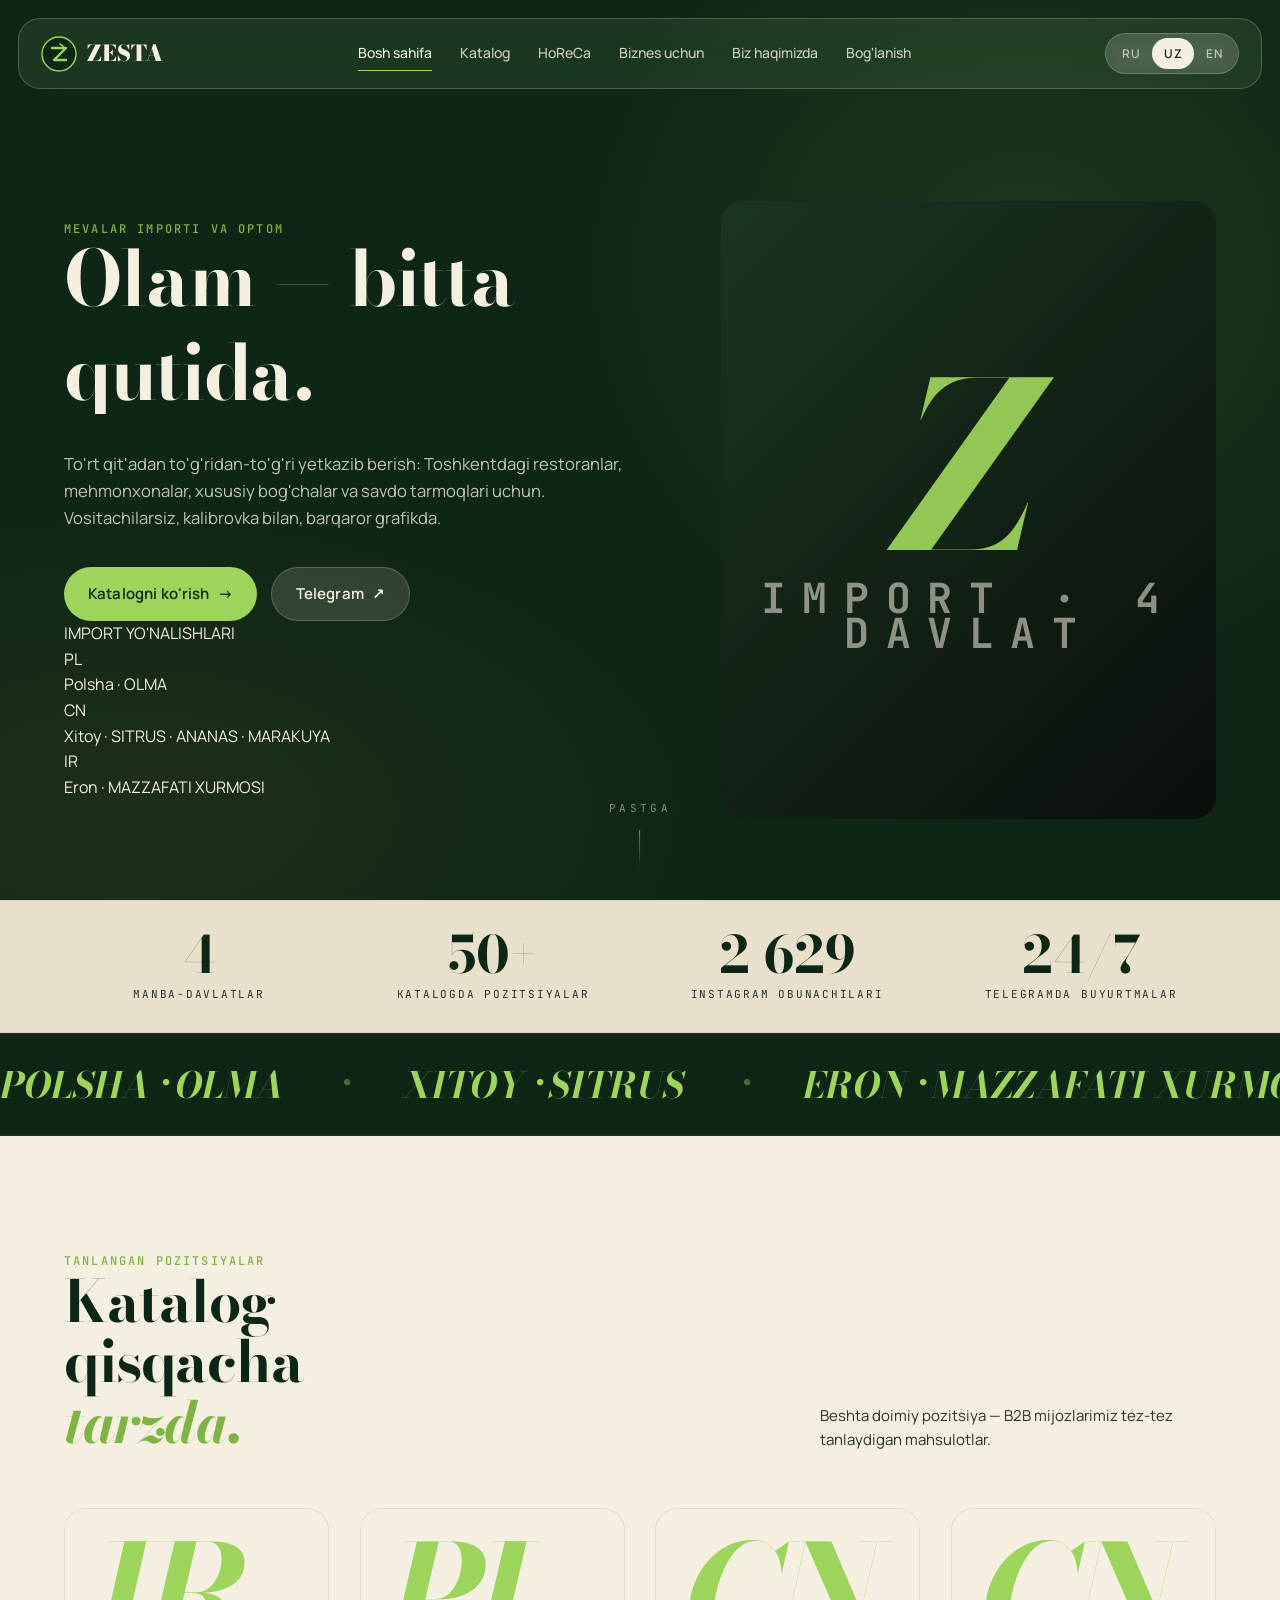
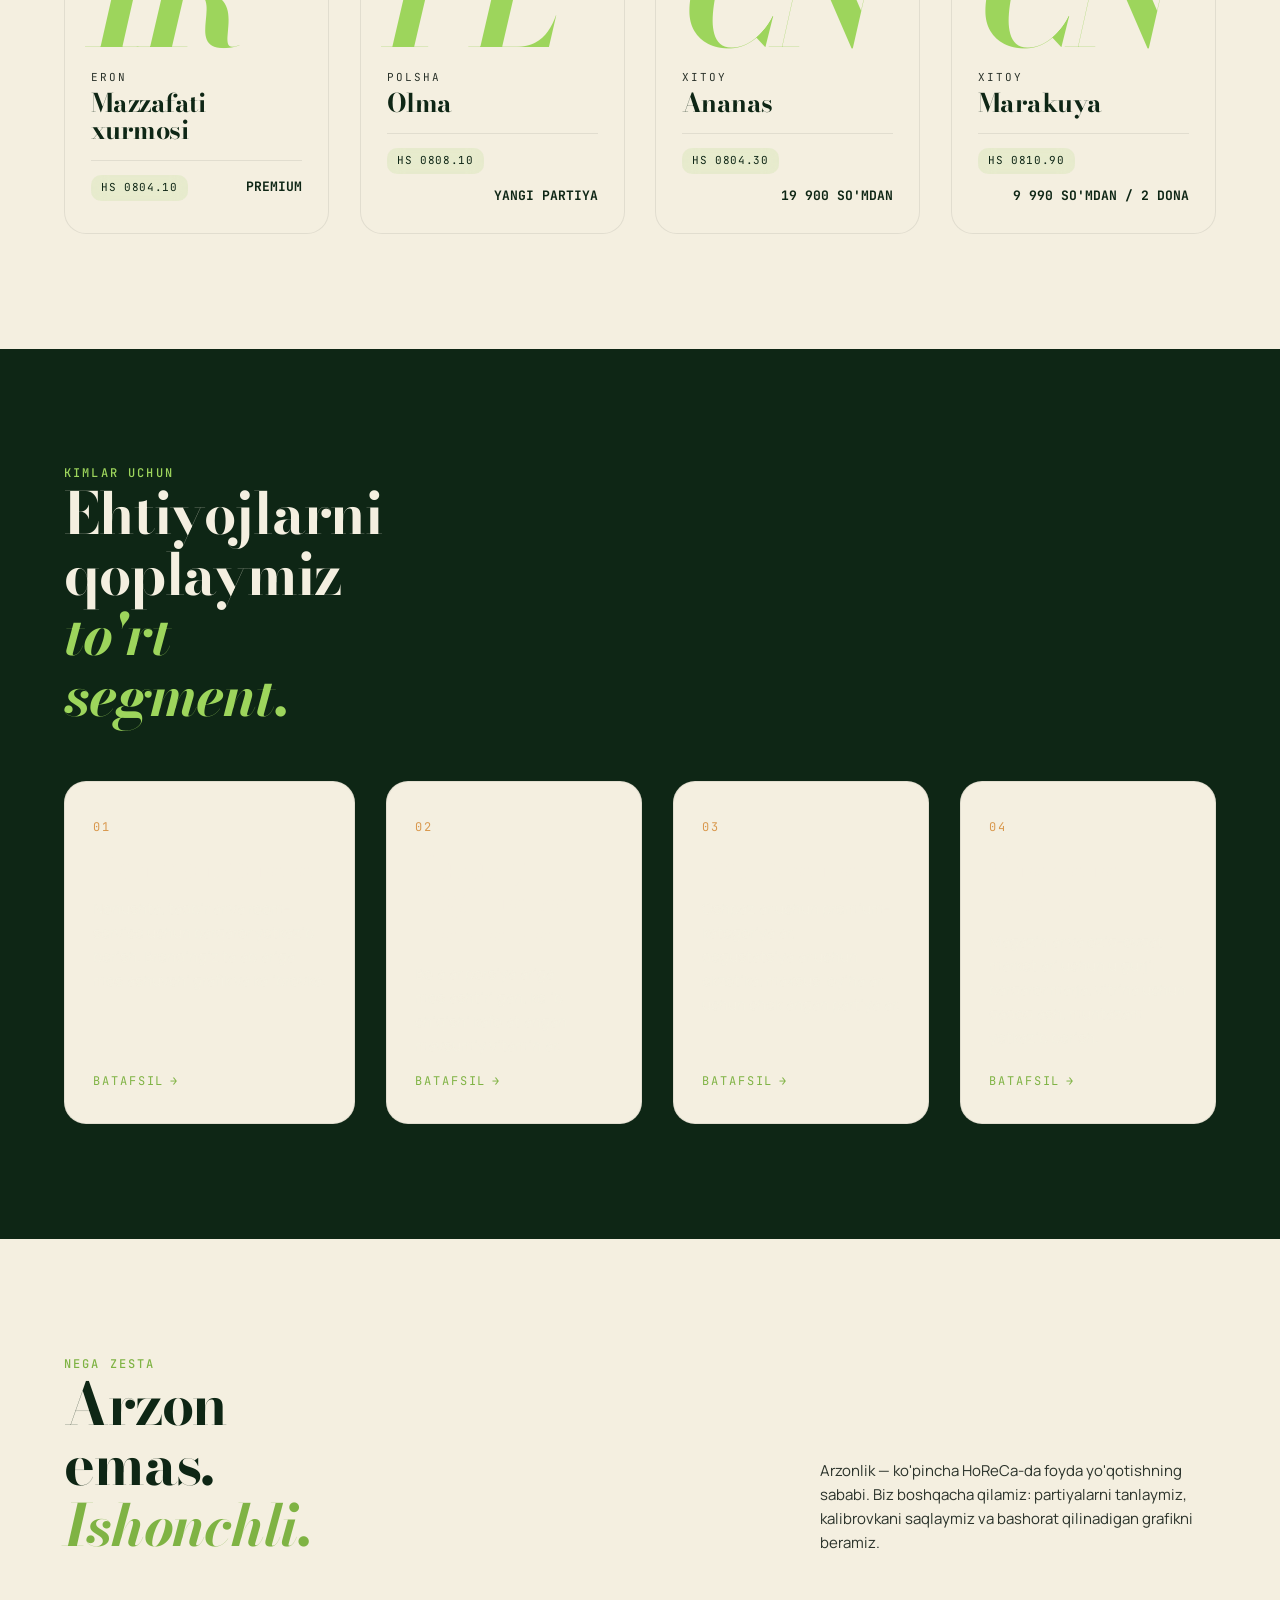
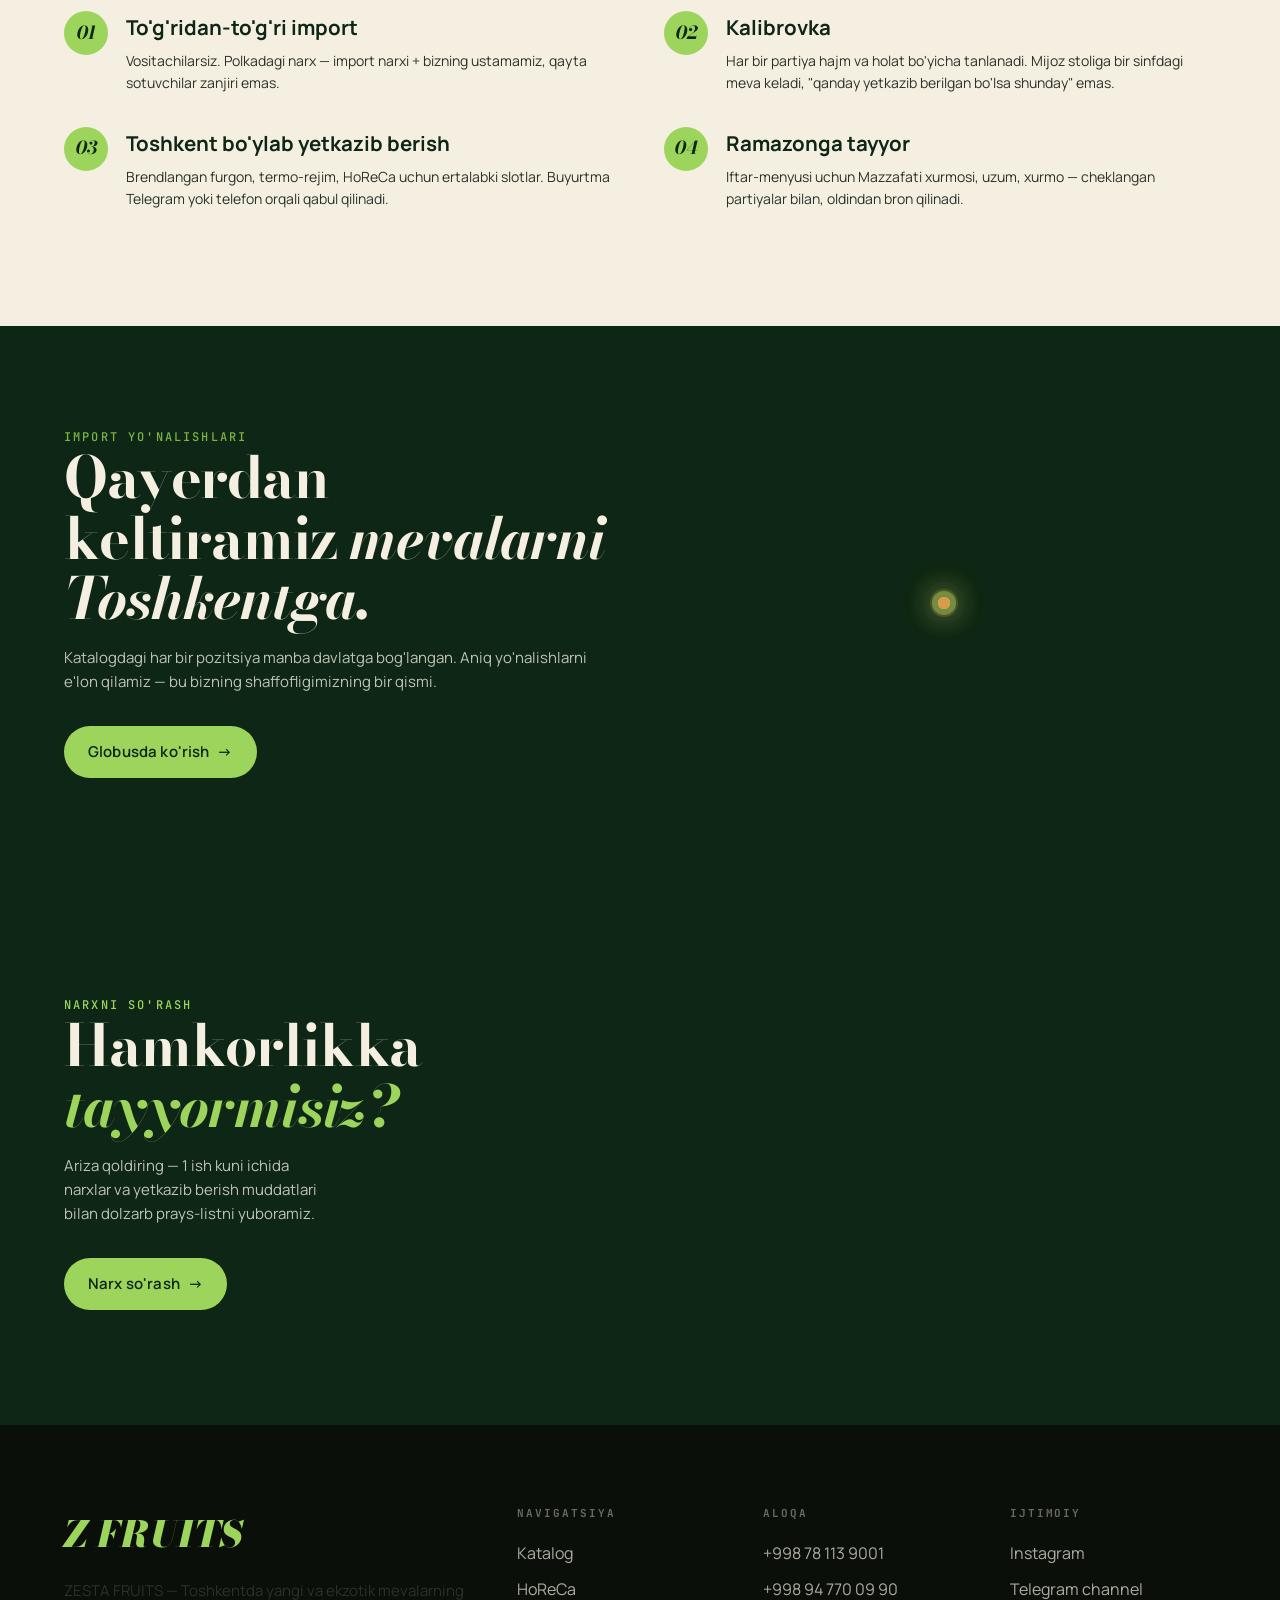
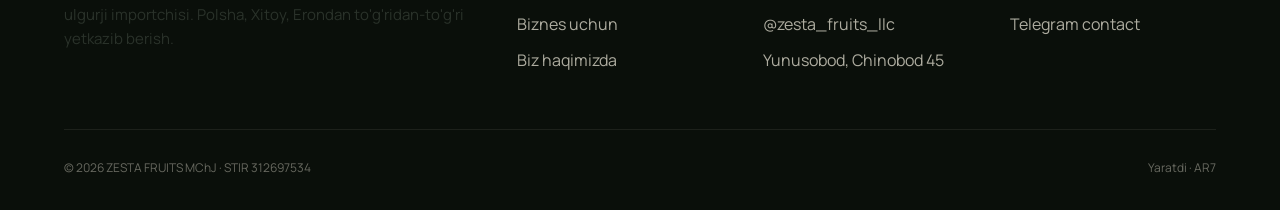
==== commit a0cdf287: "Add files via upload" ====
--- a/index.html
+++ b/index.html
@@ -88,15 +88,40 @@
 <section class="hero">
   <div class="wrap hero__inner">
     <div>
-      <div class="hero__codes" aria-hidden="true">
-        <span>PL</span><span>CN</span><span>IR</span><span>·</span>
-      </div>
       <p class="eyebrow" data-i18n="hero.eyebrow">MEVALAR IMPORTI VA OPTOM</p>
       <h1 data-split data-i18n="hero.title">Olam — bitta qutida.</h1>
       <p class="hero__lead" data-i18n="hero.lead">To'rt qit'adan to'g'ridan-to'g'ri yetkazib berish</p>
       <div class="hero__cta">
         <a href="catalog.html" class="btn btn--primary" data-magnetic="0.25"><span data-i18n="cta.catalog">Katalogni ko'rish</span> <span class="arrow">→</span></a>
         <a href="https://t.me/zesta_fruits_llc" target="_blank" rel="noopener" class="btn btn--ghost" data-magnetic="0.2"><span data-i18n="cta.telegram">Telegram</span> <span class="arrow">↗</span></a>
+      </div>
+
+      <div class="hero__origins">
+        <div class="hero__origins-lab" data-i18n="hero.originLab">IMPORT YO'NALISHLARI</div>
+        <div class="origin">
+          <div class="origin__iso">PL</div>
+          <div class="origin__row">
+            <span class="origin__country" data-i18n="hero.origin.pl.country">Polsha</span>
+            <span class="origin__sep">·</span>
+            <span class="origin__product" data-i18n="hero.origin.pl.product">OLMA</span>
+          </div>
+        </div>
+        <div class="origin">
+          <div class="origin__iso">CN</div>
+          <div class="origin__row">
+            <span class="origin__country" data-i18n="hero.origin.cn.country">Xitoy</span>
+            <span class="origin__sep">·</span>
+            <span class="origin__product" data-i18n="hero.origin.cn.product">SITRUS · ANANAS · MARAKUYA</span>
+          </div>
+        </div>
+        <div class="origin">
+          <div class="origin__iso">IR</div>
+          <div class="origin__row">
+            <span class="origin__country" data-i18n="hero.origin.ir.country">Eron</span>
+            <span class="origin__sep">·</span>
+            <span class="origin__product" data-i18n="hero.origin.ir.product">MAZZAFATI XURMOSI</span>
+          </div>
+        </div>
       </div>
     </div>
     <div class="hero__visual" aria-hidden="true">
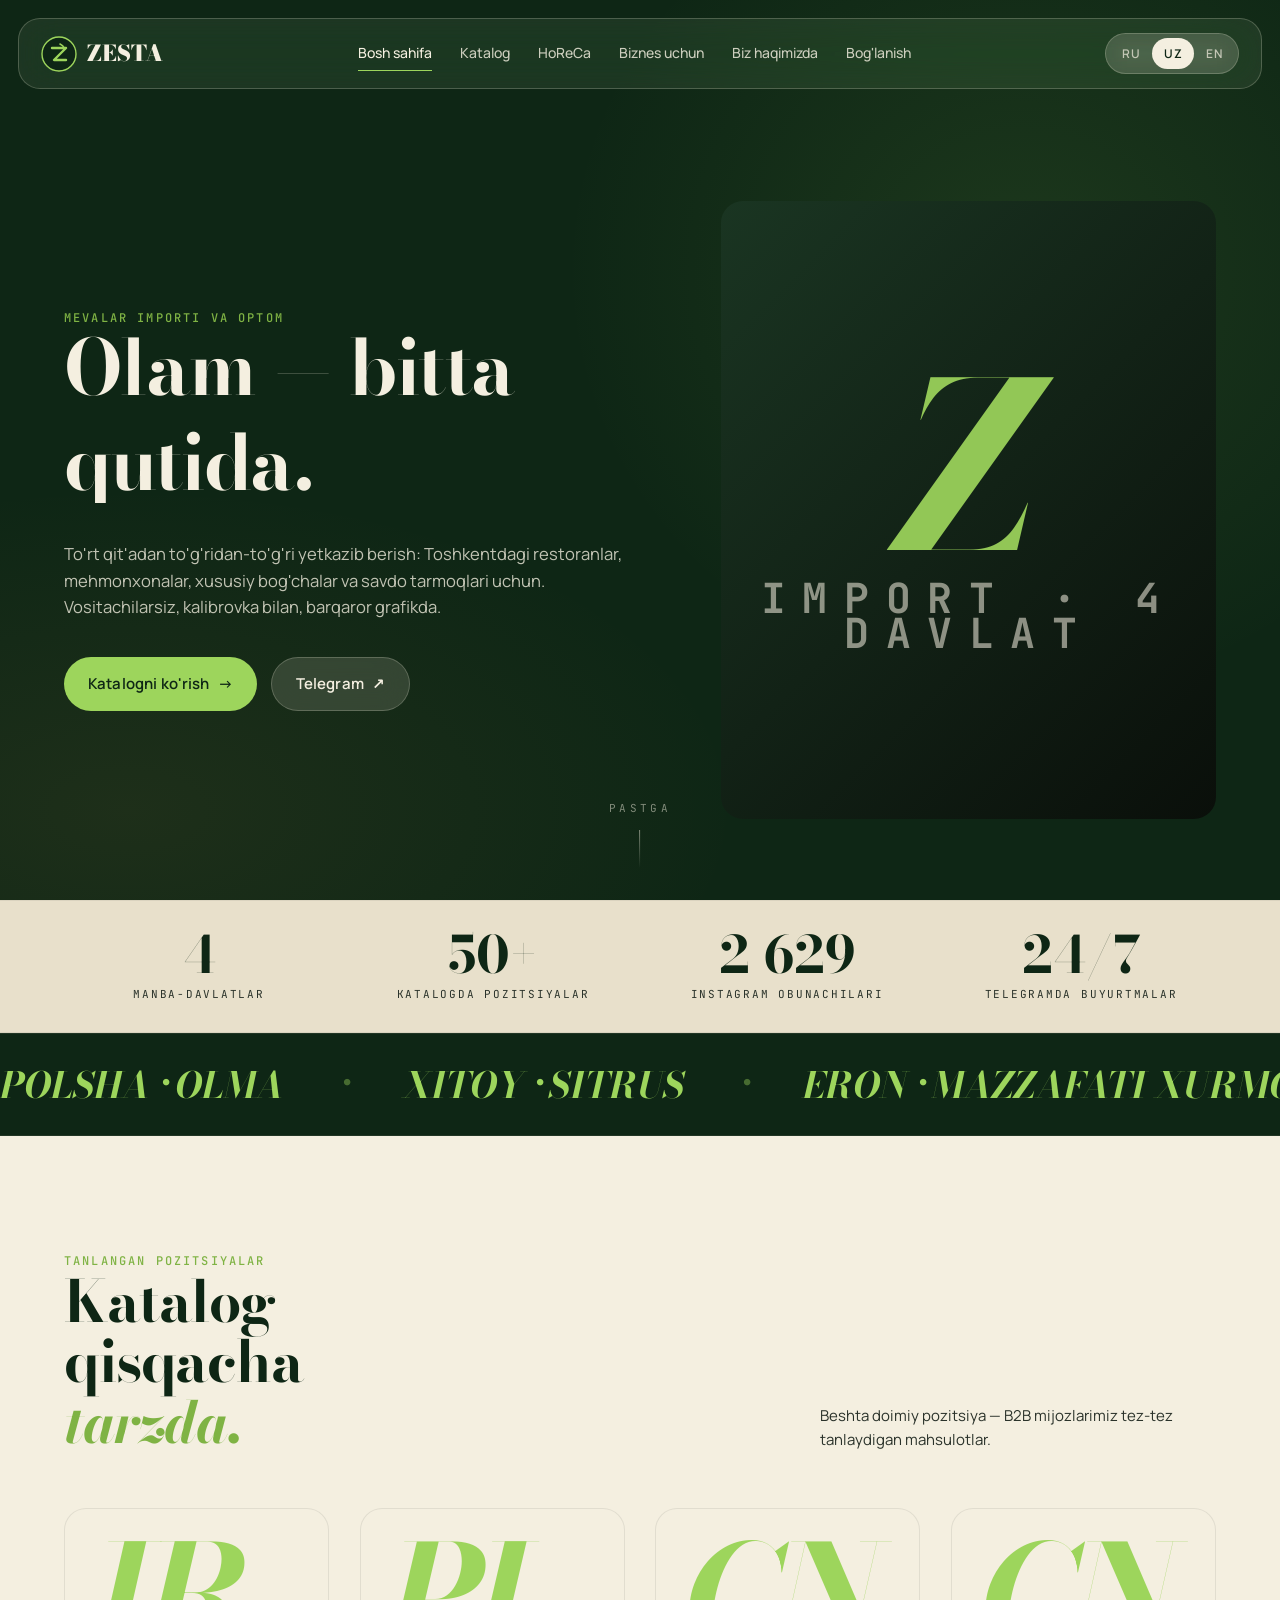
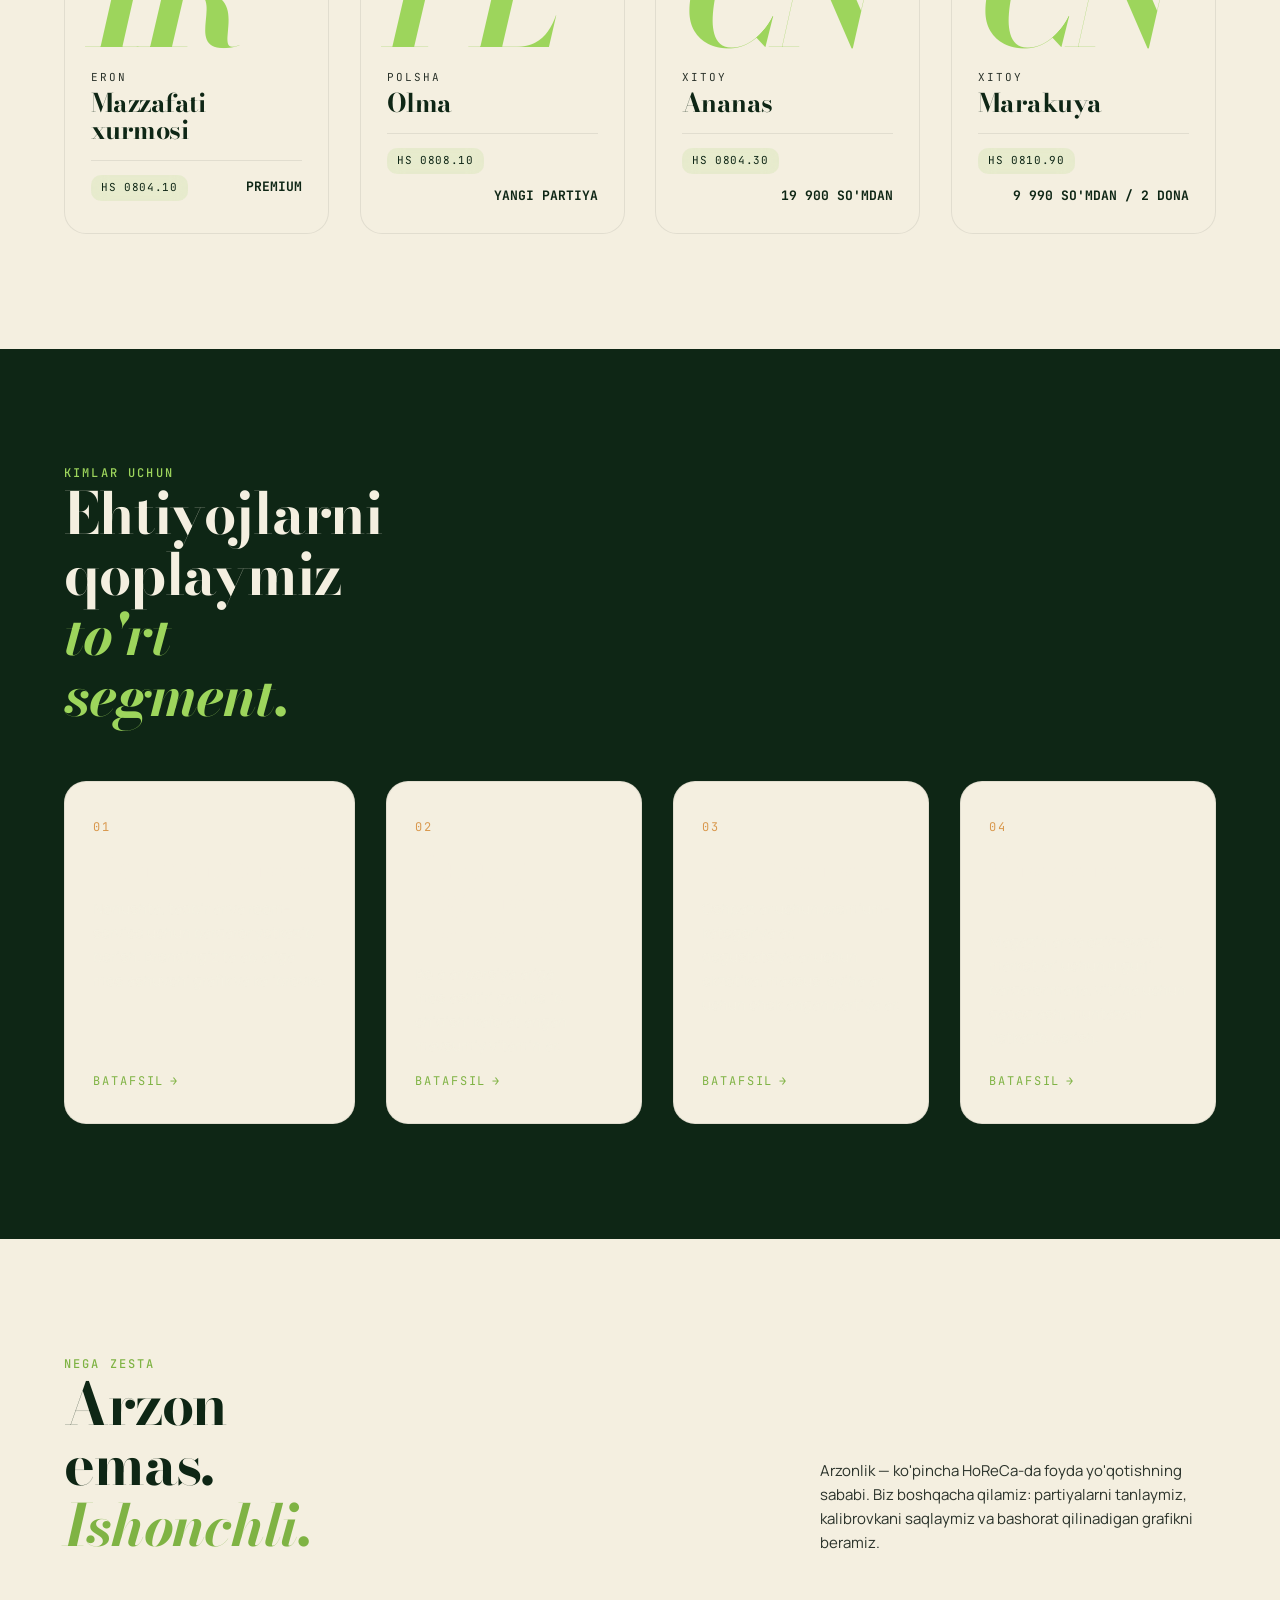
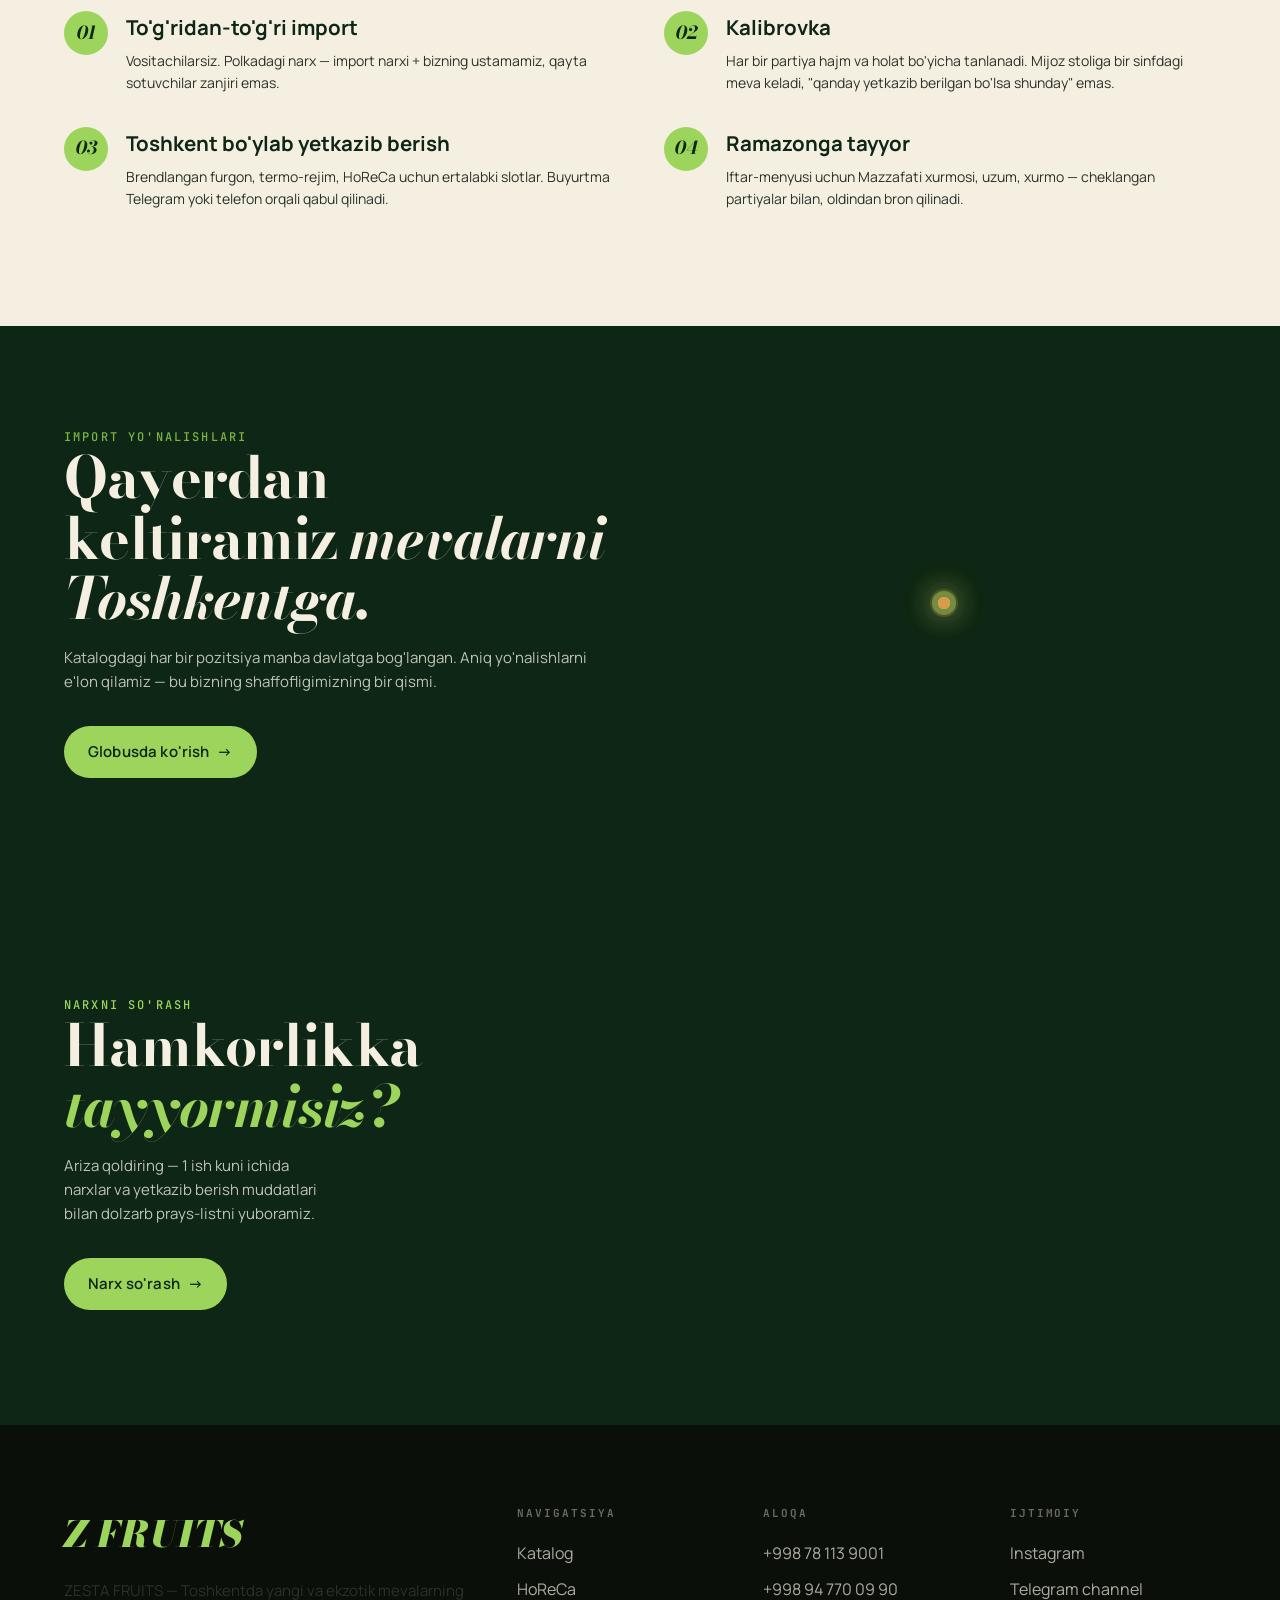
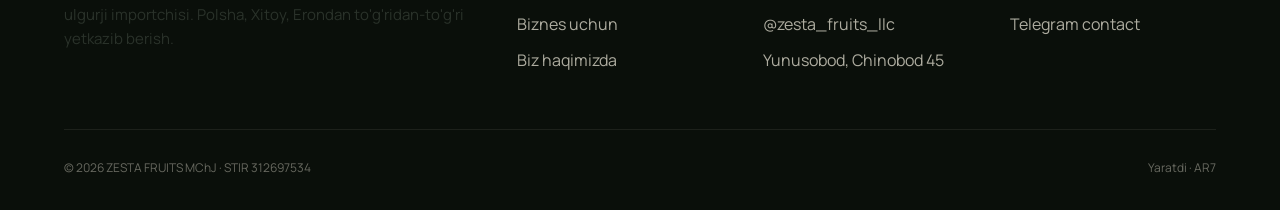
==== commit d92033ba: "Add files via upload" ====
--- a/index.html
+++ b/index.html
@@ -95,34 +95,6 @@
         <a href="catalog.html" class="btn btn--primary" data-magnetic="0.25"><span data-i18n="cta.catalog">Katalogni ko'rish</span> <span class="arrow">→</span></a>
         <a href="https://t.me/zesta_fruits_llc" target="_blank" rel="noopener" class="btn btn--ghost" data-magnetic="0.2"><span data-i18n="cta.telegram">Telegram</span> <span class="arrow">↗</span></a>
       </div>
-
-      <div class="hero__origins">
-        <div class="hero__origins-lab" data-i18n="hero.originLab">IMPORT YO'NALISHLARI</div>
-        <div class="origin">
-          <div class="origin__iso">PL</div>
-          <div class="origin__row">
-            <span class="origin__country" data-i18n="hero.origin.pl.country">Polsha</span>
-            <span class="origin__sep">·</span>
-            <span class="origin__product" data-i18n="hero.origin.pl.product">OLMA</span>
-          </div>
-        </div>
-        <div class="origin">
-          <div class="origin__iso">CN</div>
-          <div class="origin__row">
-            <span class="origin__country" data-i18n="hero.origin.cn.country">Xitoy</span>
-            <span class="origin__sep">·</span>
-            <span class="origin__product" data-i18n="hero.origin.cn.product">SITRUS · ANANAS · MARAKUYA</span>
-          </div>
-        </div>
-        <div class="origin">
-          <div class="origin__iso">IR</div>
-          <div class="origin__row">
-            <span class="origin__country" data-i18n="hero.origin.ir.country">Eron</span>
-            <span class="origin__sep">·</span>
-            <span class="origin__product" data-i18n="hero.origin.ir.product">MAZZAFATI XURMOSI</span>
-          </div>
-        </div>
-      </div>
     </div>
     <div class="hero__visual" aria-hidden="true">
       <div class="hero__visual-mark">
